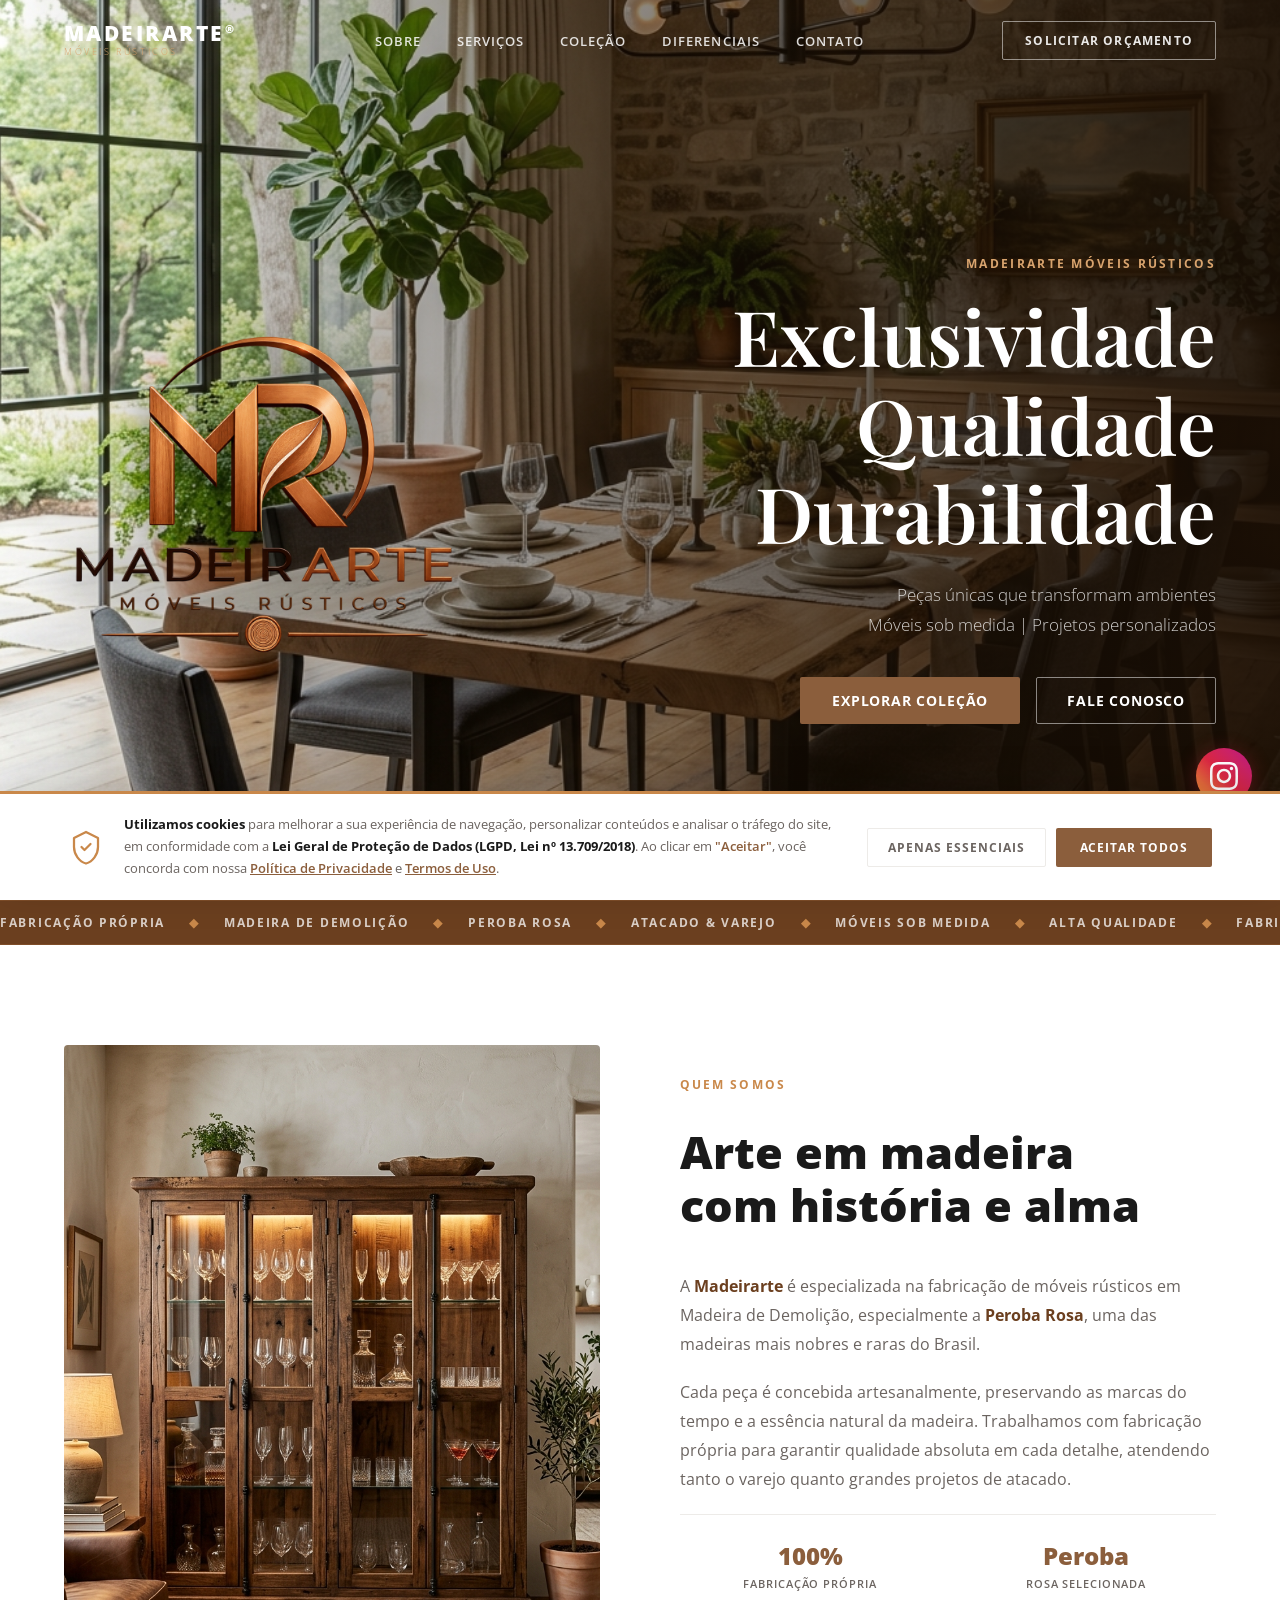
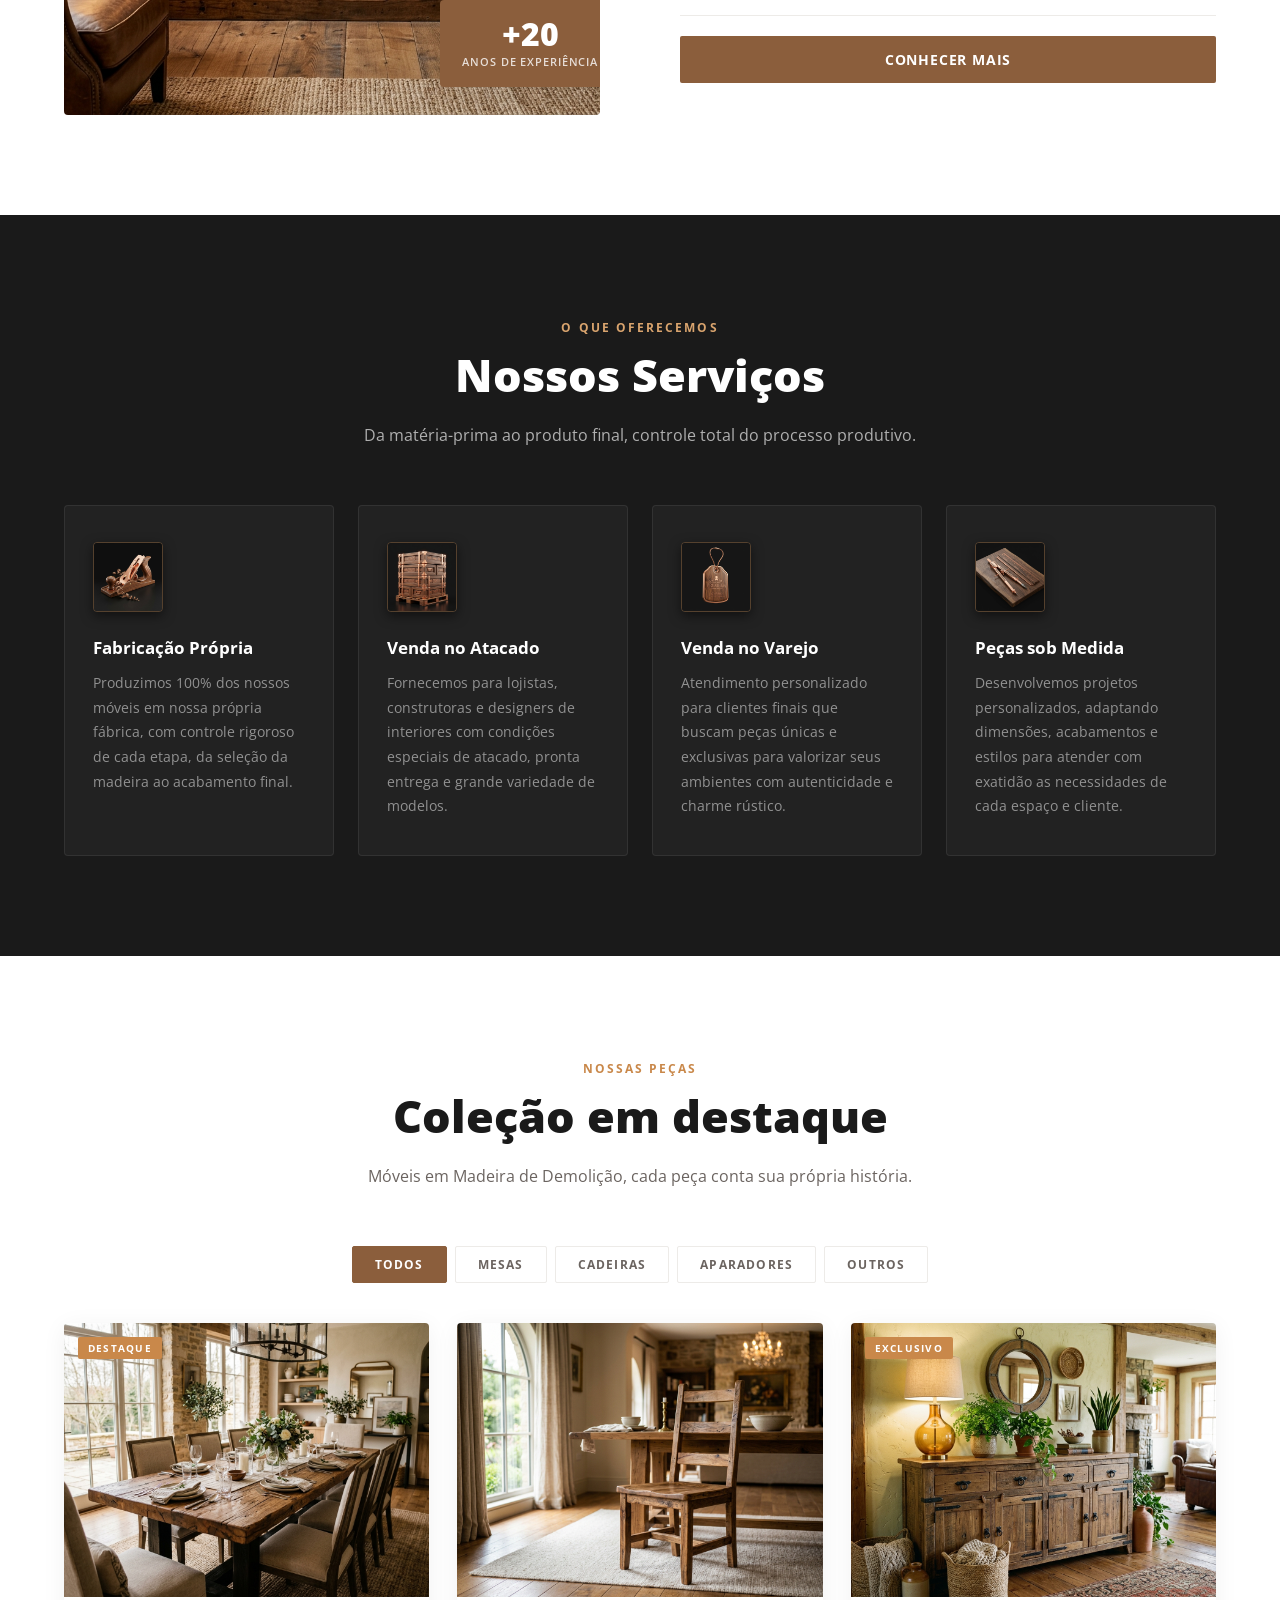
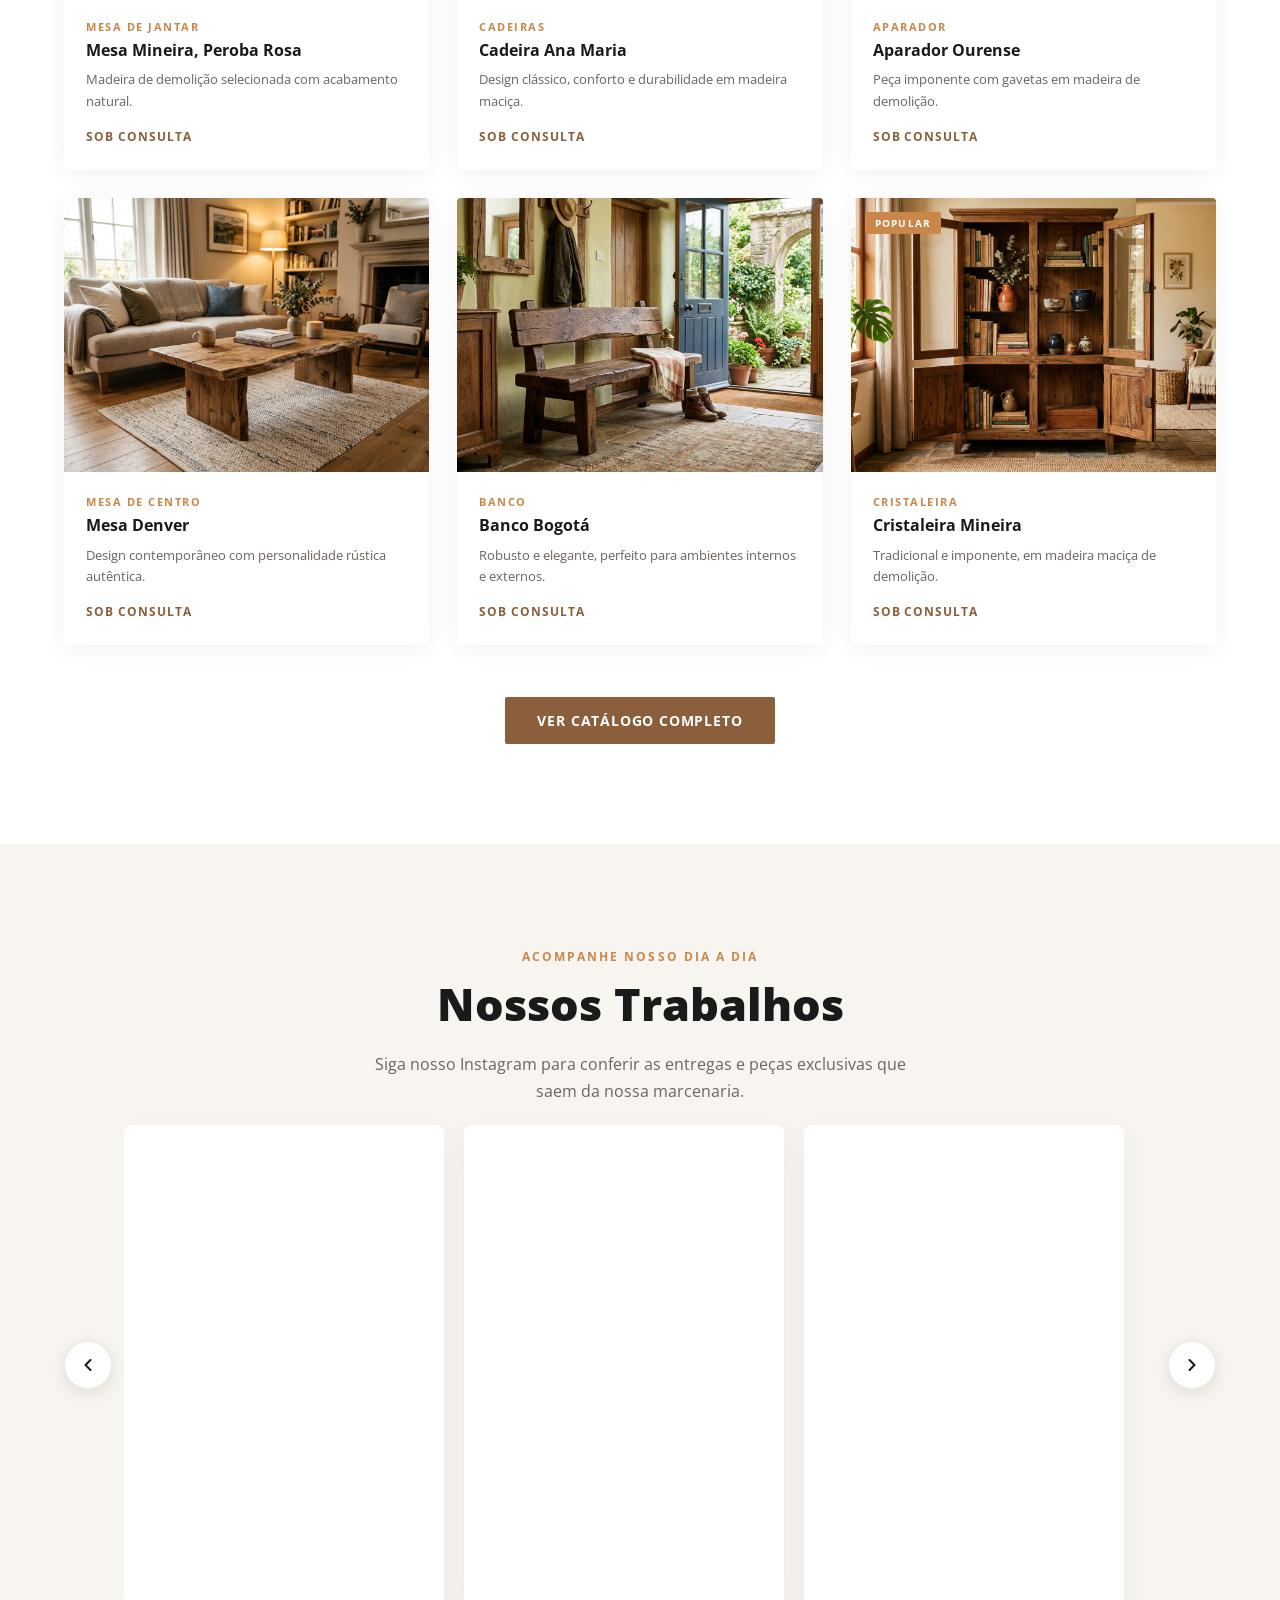
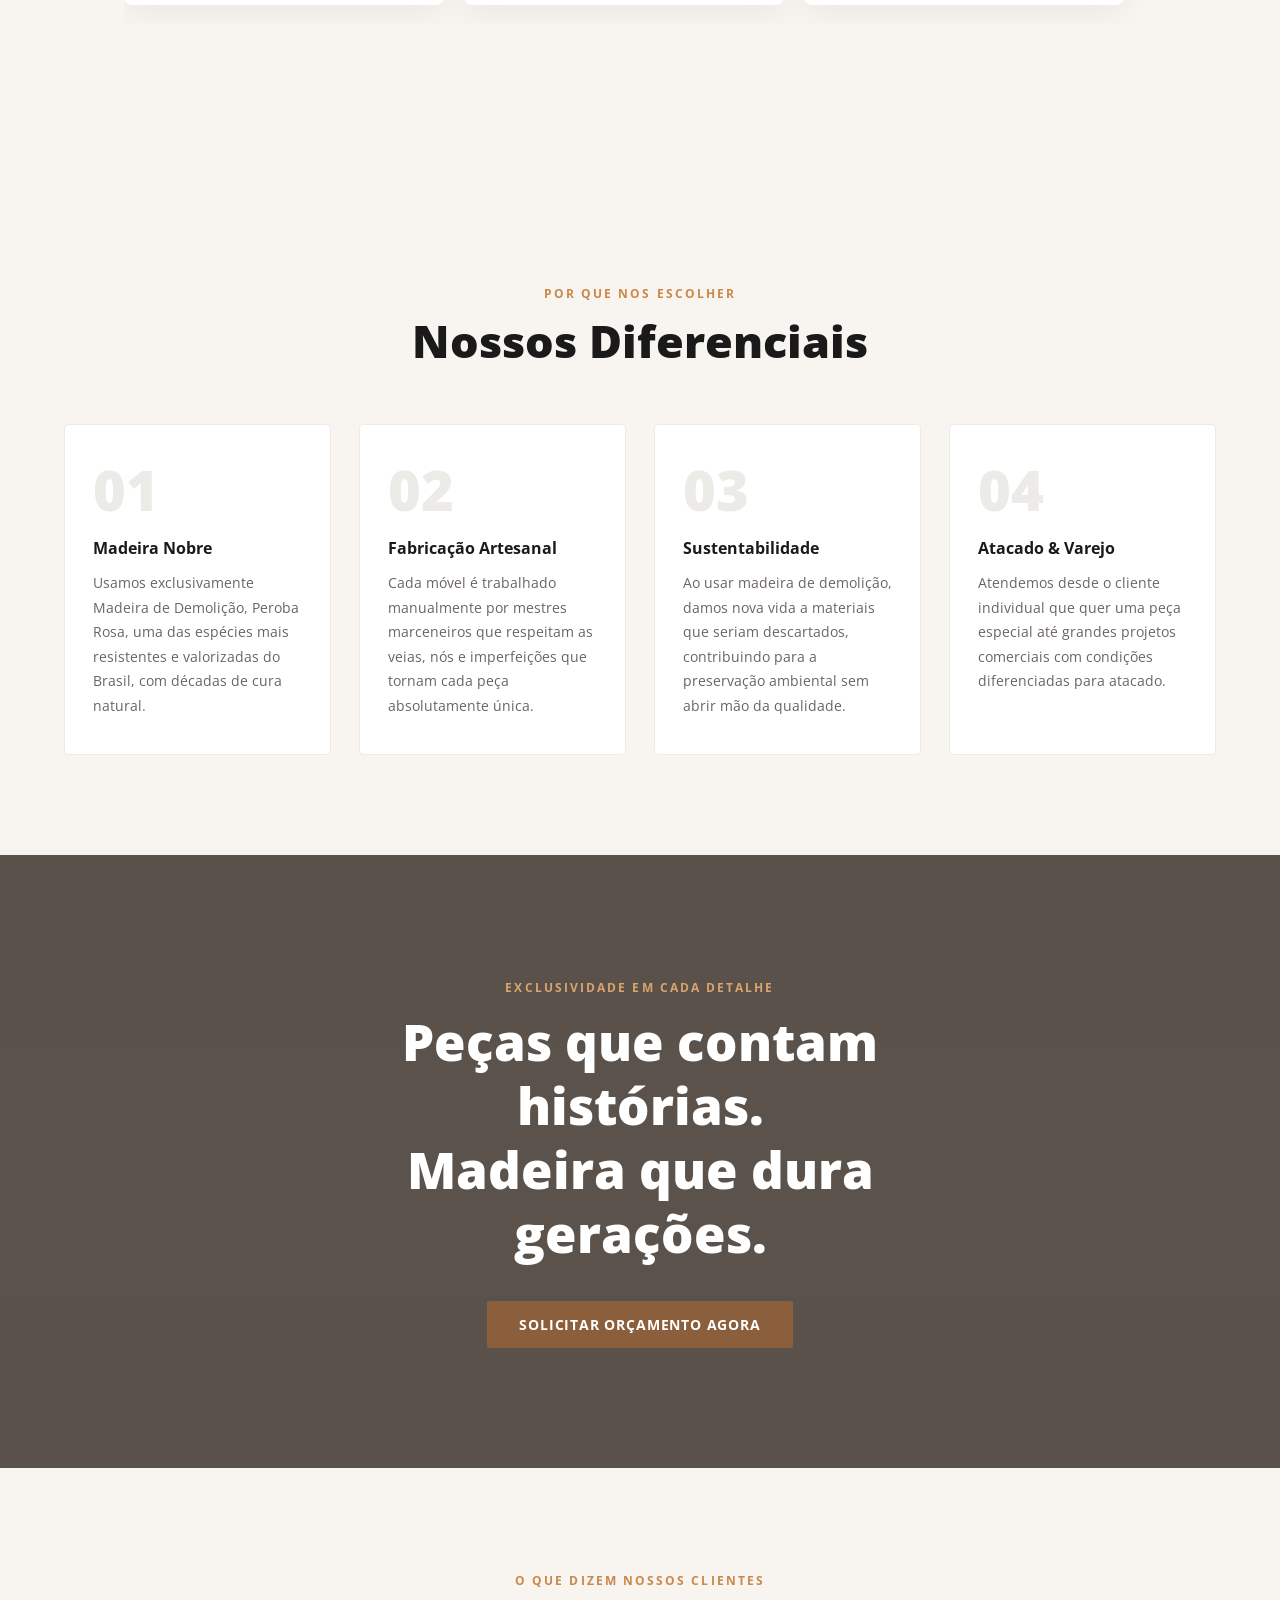
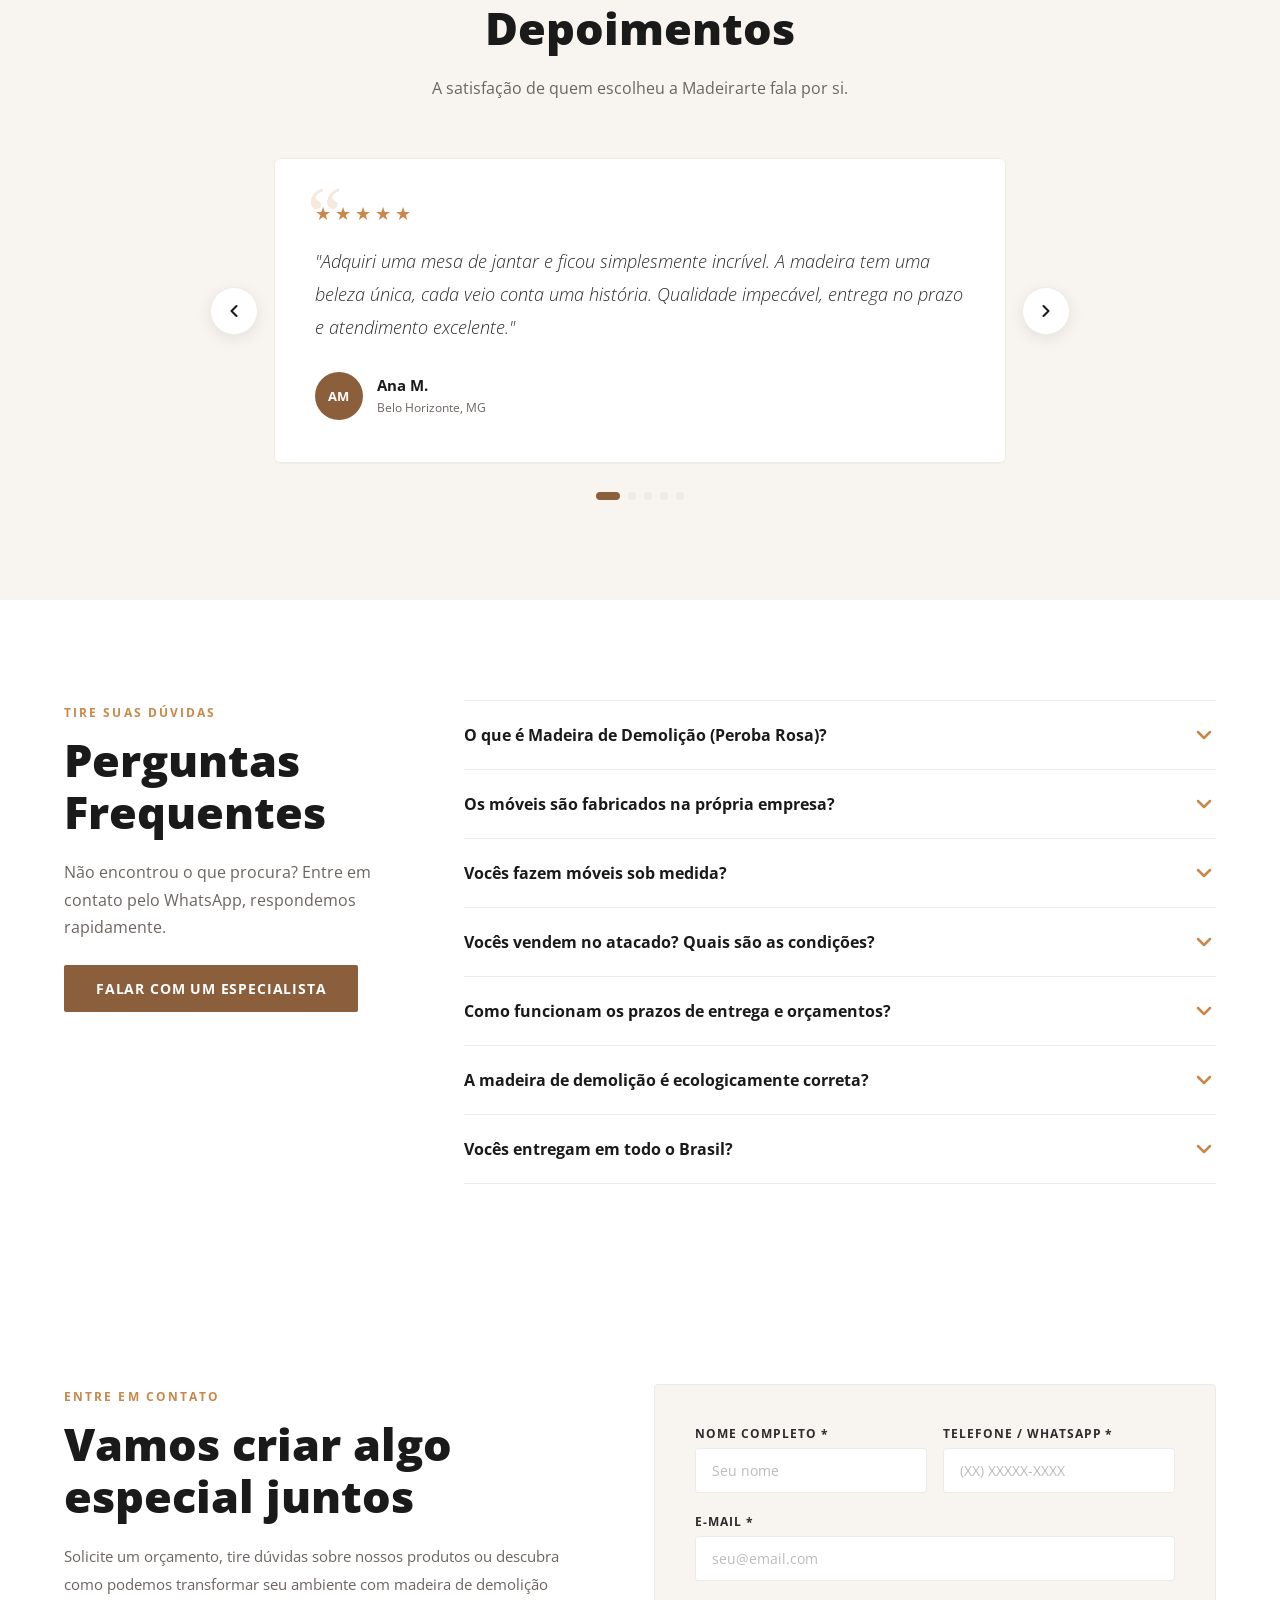
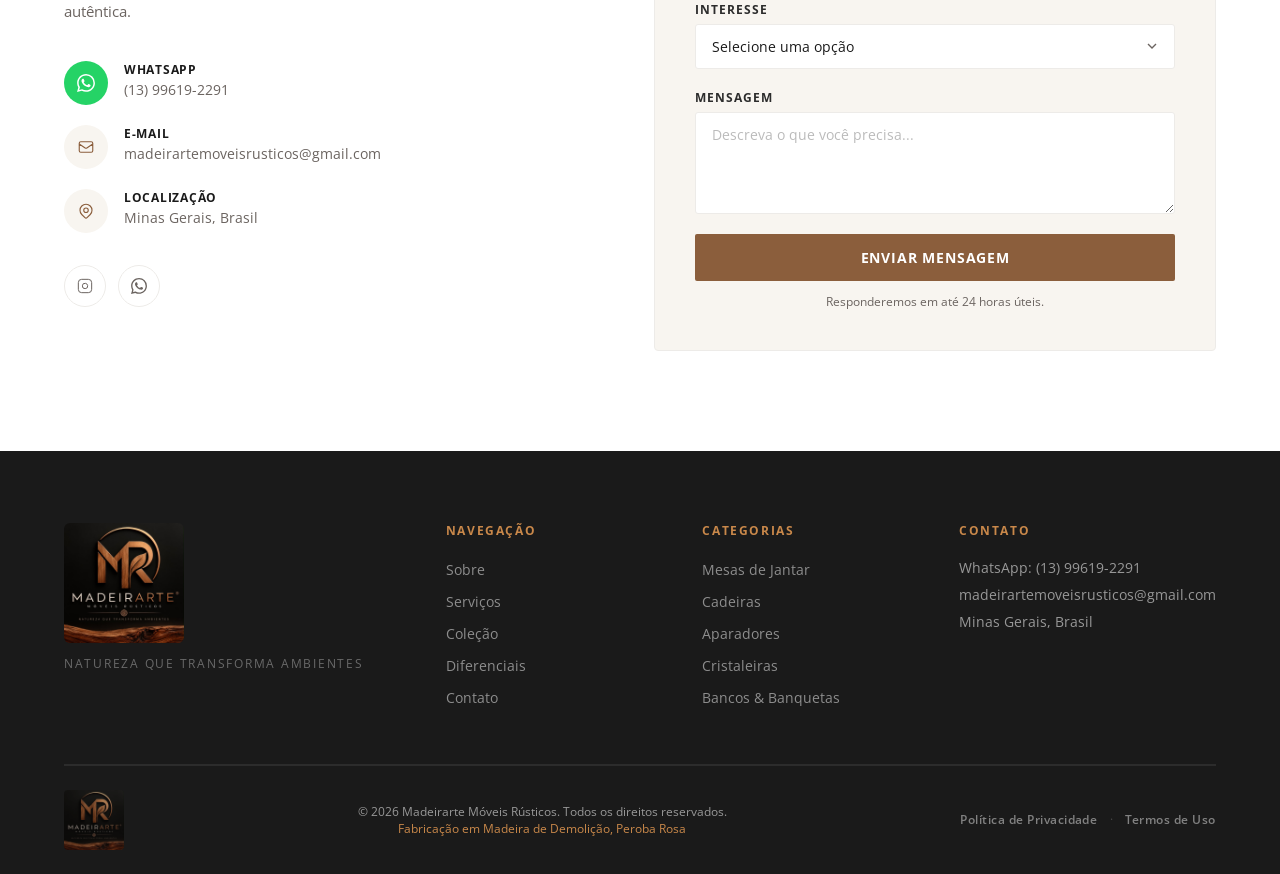
==== index.html @ 8b38542c "feat: site institucional completo Madeirarte Móveis Rústicos" ====
<!DOCTYPE html>
<html lang="pt-BR">
<head>
  <meta charset="UTF-8">
  <meta name="viewport" content="width=device-width, initial-scale=1.0, maximum-scale=2.0">
  <title>Madeirarte – Móveis Rústicos de Demolição</title>
  <link rel="icon" type="image/png" href="logo-transparent.png">
  <link rel="shortcut icon" type="image/png" href="logo-transparent.png">
  <link rel="apple-touch-icon" href="logo-transparent.png">
  <meta name="description" content="Madeirarte – Móveis rústicos exclusivos em Madeira de Demolição (Peroba Rosa). Fabricação própria, atacado e varejo. Natureza que transforma ambientes.">
  <link rel="preconnect" href="https://fonts.googleapis.com">
  <link rel="preconnect" href="https://fonts.gstatic.com" crossorigin>
  <link href="https://fonts.googleapis.com/css2?family=Open+Sans:ital,wght@0,300;0,400;0,600;0,700;0,800;1,300;1,400&family=Playfair+Display:ital,wght@0,400;0,600;0,700;1,400;1,600&display=swap" rel="stylesheet">
  <link rel="stylesheet" href="style.css">
  <link rel="stylesheet" href="legal.css">
</head>
<body>

  <!-- ========== HEADER ========== -->
  <header id="header">
    <div class="header-inner container">
      <a href="#" class="logo-link">
        <div class="logo-text">
          <span class="logo-brand">MADEIRARTE<sup>®</sup></span>
          <span class="logo-sub">MÓVEIS RÚSTICOS</span>
        </div>
      </a>
      <nav class="nav-desktop" id="nav-desktop">
        <ul>
          <li><a href="#sobre">Sobre</a></li>
          <li><a href="#servicos">Serviços</a></li>
          <li><a href="#colecao">Coleção</a></li>
          <li><a href="#diferenciais">Diferenciais</a></li>
          <li><a href="#contato">Contato</a></li>
        </ul>
      </nav>
      <a href="https://wa.me/5513996192291?text=Ol%C3%A1!%20Estou%20no%20seu%20site%20e%20gostaria%20de%20conhecer%20os%20seus%20servi%C3%A7os." target="_blank" class="btn-header hidden-mobile">Solicitar Orçamento</a>
      <button class="hamburger" id="hamburger" aria-label="Menu">
        <span></span><span></span><span></span>
      </button>
    </div>
    <!-- Mobile Menu -->
    <nav class="nav-mobile" id="nav-mobile">
      <ul>
        <li><a href="#sobre" class="nav-link-mobile">Sobre</a></li>
        <li><a href="#servicos" class="nav-link-mobile">Serviços</a></li>
        <li><a href="#colecao" class="nav-link-mobile">Coleção</a></li>
        <li><a href="#diferenciais" class="nav-link-mobile">Diferenciais</a></li>
        <li><a href="#contato" class="nav-link-mobile">Contato</a></li>
        <li><a href="https://wa.me/5513996192291?text=Ol%C3%A1!%20Estou%20no%20seu%20site%20e%20gostaria%20de%20conhecer%20os%20seus%20servi%C3%A7os." class="btn-mobile-nav" target="_blank">Solicitar Orçamento</a></li>
      </ul>
    </nav>
  </header>

  <!-- ========== HERO ========== -->
  <section class="hero" id="hero">
    <div class="hero-bg"></div>
    <div class="hero-overlay"></div>
    <div class="hero-content container">
      <div class="hero-logo-col reveal">
        <img src="logo-transparent.png" alt="Madeirarte Logo" class="hero-big-logo">
      </div>
      <div class="hero-text-col">
        <p class="hero-eyebrow reveal">Madeirarte Móveis Rústicos</p>
        <h1 class="hero-title reveal delay-1">
          Exclusividade<br>Qualidade<br>Durabilidade
        </h1>
        <p class="hero-desc reveal delay-2">
          Peças únicas que transformam ambientes<br class="br-desktop">
          Móveis sob medida | Projetos personalizados
        </p>
        <div class="hero-actions reveal delay-3">
          <a href="#colecao" class="btn-primary">Explorar Coleção</a>
          <a href="#contato" class="btn-outline">Fale Conosco</a>
        </div>
      </div>
    </div>
    <div class="hero-scroll">
      <span></span>
    </div>
  </section>

  <!-- ========== TARJA ========== -->
  <div class="tarja-strip">
    <div class="tarja-track">
      <span>Fabricação Própria</span>
      <span class="tarja-dot">◆</span>
      <span>Madeira de Demolição</span>
      <span class="tarja-dot">◆</span>
      <span>Peroba Rosa</span>
      <span class="tarja-dot">◆</span>
      <span>Atacado &amp; Varejo</span>
      <span class="tarja-dot">◆</span>
      <span>Móveis sob Medida</span>
      <span class="tarja-dot">◆</span>
      <span>Alta Qualidade</span>
      <span class="tarja-dot">◆</span>
      <span>Fabricação Própria</span>
      <span class="tarja-dot">◆</span>
      <span>Madeira de Demolição</span>
      <span class="tarja-dot">◆</span>
      <span>Peroba Rosa</span>
      <span class="tarja-dot">◆</span>
      <span>Atacado &amp; Varejo</span>
      <span class="tarja-dot">◆</span>
      <span>Móveis sob Medida</span>
      <span class="tarja-dot">◆</span>
      <span>Alta Qualidade</span>
      <span class="tarja-dot">◆</span>
    </div>
  </div>

  <!-- ========== SOBRE ========== -->
  <section class="sobre section-pad" id="sobre">
    <div class="container sobre-grid">
      <div class="sobre-img-block reveal">
        <div class="sobre-img-frame">
          <img src="sobre-bg.jpg" alt="Cristaleira rústica em madeira maciça" loading="lazy">
          <div class="sobre-badge">
            <span class="badge-number">+20</span>
            <span class="badge-label">Anos de Experiência</span>
          </div>
        </div>
      </div>
      <div class="sobre-content reveal delay-1">
        <p class="section-label">Quem Somos</p>
        <h2 class="section-title">Arte em madeira<br>com história e alma</h2>
        <p class="sobre-text">
          A <strong>Madeirarte</strong> é especializada na fabricação de móveis rústicos em Madeira de Demolição, especialmente a <strong>Peroba Rosa</strong>, uma das madeiras mais nobres e raras do Brasil.
        </p>
        <p class="sobre-text">
          Cada peça é concebida artesanalmente, preservando as marcas do tempo e a essência natural da madeira. Trabalhamos com fabricação própria para garantir qualidade absoluta em cada detalhe, atendendo tanto o varejo quanto grandes projetos de atacado.
        </p>
        <div class="sobre-stats">
          <div class="stat-item">
            <span class="stat-number">100%</span>
            <span class="stat-label">Fabricação Própria</span>
          </div>
          <div class="stat-item">
            <span class="stat-number">Peroba</span>
            <span class="stat-label">Rosa Selecionada</span>
          </div>

        </div>
        <a href="#contato" class="btn-primary">Conhecer mais</a>
      </div>
    </div>
  </section>

  <!-- ========== SERVIÇOS ========== -->
  <section class="servicos section-pad bg-dark" id="servicos">
    <div class="container">
      <div class="section-header center reveal">
        <p class="section-label light">O que oferecemos</p>
        <h2 class="section-title light">Nossos Serviços</h2>
        <p class="section-desc light">Da matéria-prima ao produto final, controle total do processo produtivo.</p>
      </div>
      <div class="servicos-grid">
        <div class="servico-card reveal">
          <div class="servico-img-icon">
            <img src="icon-fabricacao.jpg" alt="Ícone Fabricação Própria 3D" loading="lazy">
          </div>
          <h3>Fabricação Própria</h3>
          <p>Produzimos 100% dos nossos móveis em nossa própria fábrica, com controle rigoroso de cada etapa, da seleção da madeira ao acabamento final.</p>
        </div>
        <div class="servico-card reveal delay-1">
          <div class="servico-img-icon">
            <img src="icon-atacado.jpg" alt="Ícone Venda Atacado 3D" loading="lazy">
          </div>
          <h3>Venda no Atacado</h3>
          <p>Fornecemos para lojistas, construtoras e designers de interiores com condições especiais de atacado, pronta entrega e grande variedade de modelos.</p>
        </div>
        <div class="servico-card reveal delay-2">
          <div class="servico-img-icon">
            <img src="icon-varejo.jpg" alt="Ícone Venda Varejo 3D" loading="lazy">
          </div>
          <h3>Venda no Varejo</h3>
          <p>Atendimento personalizado para clientes finais que buscam peças únicas e exclusivas para valorizar seus ambientes com autenticidade e charme rústico.</p>
        </div>
        <div class="servico-card reveal delay-3">
          <div class="servico-img-icon">
            <img src="icon-medida.jpg" alt="Ícone Peças Sob Medida 3D" loading="lazy">
          </div>
          <h3>Peças sob Medida</h3>
          <p>Desenvolvemos projetos personalizados, adaptando dimensões, acabamentos e estilos para atender com exatidão as necessidades de cada espaço e cliente.</p>
        </div>
      </div>
    </div>
  </section>

  <!-- ========== COLEÇÃO / PRODUTOS ========== -->
  <section class="colecao section-pad" id="colecao">
    <div class="container">
      <div class="section-header center reveal">
        <p class="section-label">Nossas Peças</p>
        <h2 class="section-title">Coleção em destaque</h2>
        <p class="section-desc">Móveis em Madeira de Demolição, cada peça conta sua própria história.</p>
      </div>

      <!-- Filtros -->
      <div class="filtros reveal">
        <button class="filtro-btn active" data-filter="all">Todos</button>
        <button class="filtro-btn" data-filter="mesas">Mesas</button>
        <button class="filtro-btn" data-filter="cadeiras">Cadeiras</button>
        <button class="filtro-btn" data-filter="aparadores">Aparadores</button>
        <button class="filtro-btn" data-filter="outros">Outros</button>
      </div>

      <!-- Grid de produtos -->
      <div class="produtos-grid" id="produtos-grid">

        <div class="produto-card reveal" data-category="mesas">
          <div class="produto-img">
            <img src="prod-mesa-jantar.jpg" alt="Mesa de Jantar Rústica em Madeira Maciça" loading="lazy">
            <div class="produto-overlay">
              <a href="#contato" class="btn-produto">Solicitar Orçamento</a>
            </div>
            <span class="produto-badge">Destaque</span>
          </div>
          <div class="produto-info">
            <span class="produto-cat">Mesa de Jantar</span>
            <h3 class="produto-nome">Mesa Mineira, Peroba Rosa</h3>
            <p class="produto-desc">Madeira de demolição selecionada com acabamento natural.</p>
            <span class="produto-preco">Sob consulta</span>
          </div>
        </div>

        <div class="produto-card reveal delay-1" data-category="cadeiras">
          <div class="produto-img">
            <img src="prod-cadeira.jpg" alt="Cadeira Rústica em Madeira Maciça" loading="lazy">
            <div class="produto-overlay">
              <a href="#contato" class="btn-produto">Solicitar Orçamento</a>
            </div>
          </div>
          <div class="produto-info">
            <span class="produto-cat">Cadeiras</span>
            <h3 class="produto-nome">Cadeira Ana Maria</h3>
            <p class="produto-desc">Design clássico, conforto e durabilidade em madeira maciça.</p>
            <span class="produto-preco">Sob consulta</span>
          </div>
        </div>

        <div class="produto-card reveal delay-2" data-category="aparadores">
          <div class="produto-img">
            <img src="prod-aparador.jpg" alt="Aparador Rústico em Madeira de Demolição" loading="lazy">
            <div class="produto-overlay">
              <a href="#contato" class="btn-produto">Solicitar Orçamento</a>
            </div>
            <span class="produto-badge">Exclusivo</span>
          </div>
          <div class="produto-info">
            <span class="produto-cat">Aparador</span>
            <h3 class="produto-nome">Aparador Ourense</h3>
            <p class="produto-desc">Peça imponente com gavetas em madeira de demolição.</p>
            <span class="produto-preco">Sob consulta</span>
          </div>
        </div>

        <div class="produto-card reveal delay-1" data-category="mesas">
          <div class="produto-img">
            <img src="prod-mesa-centro.jpg" alt="Mesa de Centro Rústica" loading="lazy">
            <div class="produto-overlay">
              <a href="#contato" class="btn-produto">Solicitar Orçamento</a>
            </div>
          </div>
          <div class="produto-info">
            <span class="produto-cat">Mesa de Centro</span>
            <h3 class="produto-nome">Mesa Denver</h3>
            <p class="produto-desc">Design contemporâneo com personalidade rústica autêntica.</p>
            <span class="produto-preco">Sob consulta</span>
          </div>
        </div>

        <div class="produto-card reveal delay-2" data-category="outros">
          <div class="produto-img">
            <img src="prod-banco.jpg" alt="Banco Rústico em Madeira Maciça" loading="lazy">
            <div class="produto-overlay">
              <a href="#contato" class="btn-produto">Solicitar Orçamento</a>
            </div>
          </div>
          <div class="produto-info">
            <span class="produto-cat">Banco</span>
            <h3 class="produto-nome">Banco Bogotá</h3>
            <p class="produto-desc">Robusto e elegante, perfeito para ambientes internos e externos.</p>
            <span class="produto-preco">Sob consulta</span>
          </div>
        </div>

        <div class="produto-card reveal delay-3" data-category="outros">
          <div class="produto-img">
            <img src="prod-cristaleira.jpg" alt="Cristaleira e Armário Rústico" loading="lazy">
            <div class="produto-overlay">
              <a href="#contato" class="btn-produto">Solicitar Orçamento</a>
            </div>
            <span class="produto-badge">Popular</span>
          </div>
          <div class="produto-info">
            <span class="produto-cat">Cristaleira</span>
            <h3 class="produto-nome">Cristaleira Mineira</h3>
            <p class="produto-desc">Tradicional e imponente, em madeira maciça de demolição.</p>
            <span class="produto-preco">Sob consulta</span>
          </div>
        </div>

      </div><!-- /produtos-grid -->

      <div class="colecao-cta reveal">
        <a href="#contato" class="btn-primary">Ver Catálogo Completo</a>
      </div>
    </div>
  </section>

  <!-- ========== NOSSOS TRABALHOS ========== -->
  <section class="trabalhos section-pad bg-offwhite" id="trabalhos">
    <div class="container">
      <div class="section-header center reveal">
        <p class="section-label">Acompanhe nosso dia a dia</p>
        <h2 class="section-title">Nossos Trabalhos</h2>
        <p class="section-desc">Siga nosso Instagram para conferir as entregas e peças exclusivas que saem da nossa marcenaria.</p>
      <div class="trabalhos-wrap reveal">
        <button class="trabalhos-btn trabalhos-prev" id="trabalhos-prev" aria-label="Anterior">
          <svg xmlns="http://www.w3.org/2000/svg" viewBox="0 0 24 24" fill="none" stroke="currentColor" stroke-width="2.5" stroke-linecap="round" stroke-linejoin="round"><polyline points="15 18 9 12 15 6"/></svg>
        </button>

        <div class="trabalhos-grid" id="trabalhos-grid">
          <div class="trabalho-card reveal">
            <iframe src="https://www.instagram.com/p/Dd6l59vREc9/embed" width="100%" height="480" frameborder="0" scrolling="no" allowtransparency="true"></iframe>
          </div>
          <div class="trabalho-card reveal delay-1">
            <iframe src="https://www.instagram.com/p/Dd5SGd7N7Rq/embed" width="100%" height="480" frameborder="0" scrolling="no" allowtransparency="true"></iframe>
          </div>
          <div class="trabalho-card reveal delay-2">
            <iframe src="https://www.instagram.com/p/Dd5MdYPtVxq/embed" width="100%" height="480" frameborder="0" scrolling="no" allowtransparency="true"></iframe>
          </div>
          <div class="trabalho-card reveal delay-3">
            <iframe src="https://www.instagram.com/p/Dd5L6X3NDgU/embed" width="100%" height="480" frameborder="0" scrolling="no" allowtransparency="true"></iframe>
          </div>
        </div>

        <button class="trabalhos-btn trabalhos-next" id="trabalhos-next" aria-label="Próximo">
          <svg xmlns="http://www.w3.org/2000/svg" viewBox="0 0 24 24" fill="none" stroke="currentColor" stroke-width="2.5" stroke-linecap="round" stroke-linejoin="round"><polyline points="9 18 15 12 9 6"/></svg>
        </button>
      </div>
    </div>
  </section>

  <!-- ========== DIFERENCIAIS ========== -->
  <section class="diferenciais section-pad bg-offwhite" id="diferenciais">
    <div class="container">
      <div class="section-header center reveal">
        <p class="section-label">Por que nos escolher</p>
        <h2 class="section-title">Nossos Diferenciais</h2>
      </div>
      <div class="diferenciais-grid">
        <div class="dif-card reveal">
          <div class="dif-number">01</div>
          <h3>Madeira Nobre</h3>
          <p>Usamos exclusivamente Madeira de Demolição, Peroba Rosa, uma das espécies mais resistentes e valorizadas do Brasil, com décadas de cura natural.</p>
        </div>
        <div class="dif-card reveal delay-1">
          <div class="dif-number">02</div>
          <h3>Fabricação Artesanal</h3>
          <p>Cada móvel é trabalhado manualmente por mestres marceneiros que respeitam as veias, nós e imperfeições que tornam cada peça absolutamente única.</p>
        </div>
        <div class="dif-card reveal delay-2">
          <div class="dif-number">03</div>
          <h3>Sustentabilidade</h3>
          <p>Ao usar madeira de demolição, damos nova vida a materiais que seriam descartados, contribuindo para a preservação ambiental sem abrir mão da qualidade.</p>
        </div>
        <div class="dif-card reveal delay-3">
          <div class="dif-number">04</div>
          <h3>Atacado &amp; Varejo</h3>
          <p>Atendemos desde o cliente individual que quer uma peça especial até grandes projetos comerciais com condições diferenciadas para atacado.</p>
        </div>
      </div>
    </div>
  </section>

  <!-- ========== BANNER FULLWIDTH ========== -->
  <section class="banner-full">
    <div class="banner-full-bg"></div>
    <div class="banner-full-overlay"></div>
    <div class="container banner-full-content reveal">
      <p class="section-label light">Exclusividade em cada detalhe</p>
      <h2 class="banner-full-title">Peças que contam histórias.<br>Madeira que dura gerações.</h2>
      <a href="#contato" class="btn-primary">Solicitar Orçamento Agora</a>
    </div>
  </section>

  <!-- ========== DEPOIMENTOS ========== -->
  <section class="depoimentos section-pad bg-offwhite" id="depoimentos">
    <div class="container">
      <div class="section-header center reveal">
        <p class="section-label">O que dizem nossos clientes</p>
        <h2 class="section-title">Depoimentos</h2>
        <p class="section-desc">A satisfação de quem escolheu a Madeirarte fala por si.</p>
      </div>

      <div class="dep-carousel-wrap reveal">
        <button class="dep-btn dep-prev" id="dep-prev" aria-label="Anterior">
          <svg xmlns="http://www.w3.org/2000/svg" viewBox="0 0 24 24" fill="none" stroke="currentColor" stroke-width="2.5" stroke-linecap="round" stroke-linejoin="round"><polyline points="15 18 9 12 15 6"/></svg>
        </button>

        <div class="dep-viewport">
          <div class="dep-track" id="dep-track">

            <div class="dep-card">
              <div class="dep-stars">★★★★★</div>
              <blockquote class="dep-text">
                "Adquiri uma mesa de jantar e ficou simplesmente incrível. A madeira tem uma beleza única, cada veio conta uma história. Qualidade impecável, entrega no prazo e atendimento excelente."
              </blockquote>
              <div class="dep-author">
                <div class="dep-avatar">AM</div>
                <div class="dep-info">
                  <strong>Ana M.</strong>
                  <span>Belo Horizonte, MG</span>
                </div>
              </div>
            </div>

            <div class="dep-card">
              <div class="dep-stars">★★★★★</div>
              <blockquote class="dep-text">
                "Compramos um jogo de jantar completo para o nosso restaurante. Nossos clientes adoram! A autenticidade da madeira de demolição cria um ambiente aconchegante e sofisticado que não tem preço."
              </blockquote>
              <div class="dep-author">
                <div class="dep-avatar">CR</div>
                <div class="dep-info">
                  <strong>Carlos R.</strong>
                  <span>São Paulo, SP</span>
                </div>
              </div>
            </div>

            <div class="dep-card">
              <div class="dep-stars">★★★★★</div>
              <blockquote class="dep-text">
                "Sou arquiteta e indico a Madeirarte para todos os meus clientes. As peças têm acabamento excepcional e a equipe é muito atenciosa na hora de personalizar os projetos. Parceria de longa data!"
              </blockquote>
              <div class="dep-author">
                <div class="dep-avatar">PL</div>
                <div class="dep-info">
                  <strong>Patricia L.</strong>
                  <span>Arquiteta, Campinas, SP</span>
                </div>
              </div>
            </div>

            <div class="dep-card">
              <div class="dep-stars">★★★★★</div>
              <blockquote class="dep-text">
                "Fiz um pedido no atacado para minha loja e a experiência foi perfeita. Preços competitivos, qualidade acima do esperado e prazo cumprido. Com certeza vou renovar o pedido em breve!"
              </blockquote>
              <div class="dep-author">
                <div class="dep-avatar">FG</div>
                <div class="dep-info">
                  <strong>Fernando G.</strong>
                  <span>Lojista, Curitiba, PR</span>
                </div>
              </div>
            </div>

            <div class="dep-card">
              <div class="dep-stars">★★★★★</div>
              <blockquote class="dep-text">
                "A cristaleira que encomendei ficou ainda mais bonita do que eu imaginava. O atendimento personalizado fez toda a diferença. Madeirarte transforma madeira em arte de verdade!"
              </blockquote>
              <div class="dep-author">
                <div class="dep-avatar">MF</div>
                <div class="dep-info">
                  <strong>Mariana F.</strong>
                  <span>Ribeirão Preto, SP</span>
                </div>
              </div>
            </div>

          </div><!-- /dep-track -->
        </div><!-- /dep-viewport -->

        <button class="dep-btn dep-next" id="dep-next" aria-label="Próximo">
          <svg xmlns="http://www.w3.org/2000/svg" viewBox="0 0 24 24" fill="none" stroke="currentColor" stroke-width="2.5" stroke-linecap="round" stroke-linejoin="round"><polyline points="9 18 15 12 9 6"/></svg>
        </button>
      </div>

      <!-- Indicadores / Dots -->
      <div class="dep-dots" id="dep-dots"></div>
    </div>
  </section>

  <!-- ========== FAQ ========== -->
  <section class="faq section-pad" id="faq">
    <div class="container">
      <div class="faq-grid">
        <div class="faq-header reveal">
          <p class="section-label">Tire suas dúvidas</p>
          <h2 class="section-title">Perguntas<br>Frequentes</h2>
          <p class="section-desc">Não encontrou o que procura? Entre em contato pelo WhatsApp, respondemos rapidamente.</p>
          <a href="#contato" class="btn-primary" style="margin-top:24px">Falar com um especialista</a>
        </div>
        <div class="faq-list reveal delay-1">

          <div class="faq-item">
            <button class="faq-question" aria-expanded="false">
              O que é Madeira de Demolição (Peroba Rosa)?
              <span class="faq-icon"><svg xmlns="http://www.w3.org/2000/svg" viewBox="0 0 24 24" fill="none" stroke="currentColor" stroke-width="2.5" stroke-linecap="round" stroke-linejoin="round"><polyline points="6 9 12 15 18 9"/></svg></span>
            </button>
            <div class="faq-answer">
              <p>A Madeira de Demolição é proveniente de estruturas antigas, como casarões, fazendas e construções históricas, que são desmontadas com todo cuidado para que a madeira nobre seja reaproveitada. A Peroba Rosa é uma espécie nativa do Brasil, extremamente resistente e durável, com veios e tonalidades únicas que conferem personalidade e beleza incomparáveis a cada peça.</p>
            </div>
          </div>

          <div class="faq-item">
            <button class="faq-question" aria-expanded="false">
              Os móveis são fabricados na própria empresa?
              <span class="faq-icon"><svg xmlns="http://www.w3.org/2000/svg" viewBox="0 0 24 24" fill="none" stroke="currentColor" stroke-width="2.5" stroke-linecap="round" stroke-linejoin="round"><polyline points="6 9 12 15 18 9"/></svg></span>
            </button>
            <div class="faq-answer">
              <p>Sim! Toda a produção é feita em nossa própria marcenaria, por artesãos com anos de experiência. Isso nos permite acompanhar cada detalhe com rigor, desde a seleção da madeira até o acabamento final, garantindo qualidade máxima em cada móvel.</p>
            </div>
          </div>

          <div class="faq-item">
            <button class="faq-question" aria-expanded="false">
              Vocês fazem móveis sob medida?
              <span class="faq-icon"><svg xmlns="http://www.w3.org/2000/svg" viewBox="0 0 24 24" fill="none" stroke="currentColor" stroke-width="2.5" stroke-linecap="round" stroke-linejoin="round"><polyline points="6 9 12 15 18 9"/></svg></span>
            </button>
            <div class="faq-answer">
              <p>Sim! Desenvolvemos projetos sob medida para atender exatamente o que o seu ambiente precisa. Você pode definir medidas, detalhes e acabamentos exclusivos para que a peça fique perfeita no seu espaço.</p>
            </div>
          </div>

          <div class="faq-item">
            <button class="faq-question" aria-expanded="false">
              Vocês vendem no atacado? Quais são as condições?
              <span class="faq-icon"><svg xmlns="http://www.w3.org/2000/svg" viewBox="0 0 24 24" fill="none" stroke="currentColor" stroke-width="2.5" stroke-linecap="round" stroke-linejoin="round"><polyline points="6 9 12 15 18 9"/></svg></span>
            </button>
            <div class="faq-answer">
              <p>Sim! Atendemos lojistas, construtoras, arquitetos e designers de interiores com condições especiais para atacado. Entre em contato para receber um orçamento detalhado conforme o volume desejado.</p>
            </div>
          </div>

          <div class="faq-item">
            <button class="faq-question" aria-expanded="false">
              Como funcionam os prazos de entrega e orçamentos?
              <span class="faq-icon"><svg xmlns="http://www.w3.org/2000/svg" viewBox="0 0 24 24" fill="none" stroke="currentColor" stroke-width="2.5" stroke-linecap="round" stroke-linejoin="round"><polyline points="6 9 12 15 18 9"/></svg></span>
            </button>
            <div class="faq-answer">
              <p>Os prazos de entrega, fabricação e valores são definidos de forma personalizada via orçamento. Como cada projeto é único e feito sob medida de acordo com as necessidades de cada cliente, todas as condições, prazos e opções de pagamento são informados com total clareza na proposta.</p>
            </div>
          </div>

          <div class="faq-item">
            <button class="faq-question" aria-expanded="false">
              A madeira de demolição é ecologicamente correta?
              <span class="faq-icon"><svg xmlns="http://www.w3.org/2000/svg" viewBox="0 0 24 24" fill="none" stroke="currentColor" stroke-width="2.5" stroke-linecap="round" stroke-linejoin="round"><polyline points="6 9 12 15 18 9"/></svg></span>
            </button>
            <div class="faq-answer">
              <p>Absolutamente! Ao utilizar madeira de demolição, não há necessidade de derrubar novas árvores. Estamos dando uma segunda vida a um material nobre que já cumpriu sua função, evitando o descarte e contribuindo para a sustentabilidade ambiental. É luxo com consciência ecológica.</p>
            </div>
          </div>

          <div class="faq-item">
            <button class="faq-question" aria-expanded="false">
              Vocês entregam em todo o Brasil?
              <span class="faq-icon"><svg xmlns="http://www.w3.org/2000/svg" viewBox="0 0 24 24" fill="none" stroke="currentColor" stroke-width="2.5" stroke-linecap="round" stroke-linejoin="round"><polyline points="6 9 12 15 18 9"/></svg></span>
            </button>
            <div class="faq-answer">
              <p>Sim! Realizamos entregas em todo o território nacional. O frete é calculado de acordo com o destino, peso e volume do pedido. Para regiões próximas a Minas Gerais, também dispomos de frota própria para garantir maior segurança no transporte das peças.</p>
            </div>
          </div>

        </div><!-- /faq-list -->
      </div>
    </div>
  </section>

  <!-- ========== CONTATO ========== -->
  <section class="contato section-pad" id="contato">
    <div class="container contato-grid">
      <div class="contato-info reveal">
        <p class="section-label">Entre em contato</p>
        <h2 class="section-title">Vamos criar algo<br>especial juntos</h2>
        <p class="contato-desc">
          Solicite um orçamento, tire dúvidas sobre nossos produtos ou descubra como podemos transformar seu ambiente com madeira de demolição autêntica.
        </p>
        <div class="contato-items">
          <div class="contato-item">
            <div class="contato-icon whatsapp-icon">
              <svg xmlns="http://www.w3.org/2000/svg" viewBox="0 0 24 24" fill="currentColor"><path d="M17.472 14.382c-.297-.149-1.758-.867-2.03-.967-.273-.099-.471-.148-.67.15-.197.297-.767.966-.94 1.164-.173.199-.347.223-.644.075-.297-.15-1.255-.463-2.39-1.475-.883-.788-1.48-1.761-1.653-2.059-.173-.297-.018-.458.13-.606.134-.133.298-.347.446-.52.149-.174.198-.298.298-.497.099-.198.05-.371-.025-.52-.075-.149-.669-1.612-.916-2.207-.242-.579-.487-.5-.669-.51-.173-.008-.371-.01-.57-.01-.198 0-.52.074-.792.372-.272.297-1.04 1.016-1.04 2.479 0 1.462 1.065 2.875 1.213 3.074.149.198 2.096 3.2 5.077 4.487.709.306 1.262.489 1.694.625.712.227 1.36.195 1.871.118.571-.085 1.758-.719 2.006-1.413.248-.694.248-1.289.173-1.413-.074-.124-.272-.198-.57-.347m-5.421 7.403h-.004a9.87 9.87 0 01-5.031-1.378l-.361-.214-3.741.982.998-3.648-.235-.374a9.86 9.86 0 01-1.51-5.26c.001-5.45 4.436-9.884 9.888-9.884 2.64 0 5.122 1.03 6.988 2.898a9.825 9.825 0 012.893 6.994c-.003 5.45-4.437 9.884-9.885 9.884m8.413-18.297A11.815 11.815 0 0012.05 0C5.495 0 .16 5.335.157 11.892c0 2.096.547 4.142 1.588 5.945L.057 24l6.305-1.654a11.882 11.882 0 005.683 1.448h.005c6.554 0 11.89-5.335 11.893-11.893a11.821 11.821 0 00-3.48-8.413Z"/></svg>
            </div>
            <div>
              <strong>WhatsApp</strong>
              <p>(13) 99619-2291</p>
            </div>
          </div>
          <div class="contato-item">
            <div class="contato-icon">
              <svg xmlns="http://www.w3.org/2000/svg" viewBox="0 0 24 24" fill="none" stroke="currentColor" stroke-width="1.5"><path d="M3 8l7.89 5.26a2 2 0 002.22 0L21 8M5 19h14a2 2 0 002-2V7a2 2 0 00-2-2H5a2 2 0 00-2 2v10a2 2 0 002 2z"/></svg>
            </div>
            <div>
              <strong>E-mail</strong>
              <p>madeirartemoveisrusticos@gmail.com</p>
            </div>
          </div>
          <div class="contato-item">
            <div class="contato-icon">
              <svg xmlns="http://www.w3.org/2000/svg" viewBox="0 0 24 24" fill="none" stroke="currentColor" stroke-width="1.5"><path d="M17.657 16.657L13.414 20.9a1.998 1.998 0 01-2.827 0l-4.244-4.243a8 8 0 1111.314 0z"/><path d="M15 11a3 3 0 11-6 0 3 3 0 016 0z"/></svg>
            </div>
            <div>
              <strong>Localização</strong>
              <p>Minas Gerais, Brasil</p>
            </div>
          </div>
        </div>
        <div class="social-links">
          <a href="https://www.instagram.com/madeirartemoveis1?stkn=eWp2ZG4zaHIyM2U1" target="_blank" aria-label="Instagram" class="social-btn">
            <svg xmlns="http://www.w3.org/2000/svg" viewBox="0 0 24 24" fill="none" stroke="currentColor" stroke-width="1.5"><rect x="2" y="2" width="20" height="20" rx="5"/><path d="M16 11.37A4 4 0 1112.63 8 4 4 0 0116 11.37z"/><line x1="17.5" y1="6.5" x2="17.51" y2="6.5"/></svg>
          </a>
          <a href="https://wa.me/5513996192291?text=Ol%C3%A1!%20Estou%20no%20seu%20site%20e%20gostaria%20de%20conhecer%20os%20seus%20servi%C3%A7os." target="_blank" aria-label="WhatsApp" class="social-btn">
            <svg xmlns="http://www.w3.org/2000/svg" viewBox="0 0 24 24" fill="currentColor"><path d="M17.472 14.382c-.297-.149-1.758-.867-2.03-.967-.273-.099-.471-.148-.67.15-.197.297-.767.966-.94 1.164-.173.199-.347.223-.644.075-.297-.15-1.255-.463-2.39-1.475-.883-.788-1.48-1.761-1.653-2.059-.173-.297-.018-.458.13-.606.134-.133.298-.347.446-.52.149-.174.198-.298.298-.497.099-.198.05-.371-.025-.52-.075-.149-.669-1.612-.916-2.207-.242-.579-.487-.5-.669-.51-.173-.008-.371-.01-.57-.01-.198 0-.52.074-.792.372-.272.297-1.04 1.016-1.04 2.479 0 1.462 1.065 2.875 1.213 3.074.149.198 2.096 3.2 5.077 4.487.709.306 1.262.489 1.694.625.712.227 1.36.195 1.871.118.571-.085 1.758-.719 2.006-1.413.248-.694.248-1.289.173-1.413-.074-.124-.272-.198-.57-.347m-5.421 7.403h-.004a9.87 9.87 0 01-5.031-1.378l-.361-.214-3.741.982.998-3.648-.235-.374a9.86 9.86 0 01-1.51-5.26c.001-5.45 4.436-9.884 9.888-9.884 2.64 0 5.122 1.03 6.988 2.898a9.825 9.825 0 012.893 6.994c-.003 5.45-4.437 9.884-9.885 9.884m8.413-18.297A11.815 11.815 0 0012.05 0C5.495 0 .16 5.335.157 11.892c0 2.096.547 4.142 1.588 5.945L.057 24l6.305-1.654a11.882 11.882 0 005.683 1.448h.005c6.554 0 11.89-5.335 11.893-11.893a11.821 11.821 0 00-3.48-8.413Z"/></svg>
          </a>
        </div>
      </div>

      <div class="contato-form-wrap reveal delay-1">
        <form class="contato-form" id="contato-form" novalidate>
          <div class="form-row">
            <div class="form-group">
              <label for="nome">Nome completo *</label>
              <input type="text" id="nome" name="nome" placeholder="Seu nome" required>
            </div>
            <div class="form-group">
              <label for="telefone">Telefone / WhatsApp *</label>
              <input type="tel" id="telefone" name="telefone" placeholder="(XX) XXXXX-XXXX" required>
            </div>
          </div>
          <div class="form-group">
            <label for="email">E-mail *</label>
            <input type="email" id="email" name="email" placeholder="seu@email.com" required>
          </div>
          <div class="form-group">
            <label for="interesse">Interesse</label>
            <select id="interesse" name="interesse">
              <option value="">Selecione uma opção</option>
              <option value="varejo">Compra Varejo</option>
              <option value="atacado">Compra Atacado</option>
              <option value="medida">Peça sob Medida</option>
              <option value="projeto">Projeto Completo</option>
              <option value="outro">Outro</option>
            </select>
          </div>
          <div class="form-group">
            <label for="mensagem">Mensagem</label>
            <textarea id="mensagem" name="mensagem" rows="4" placeholder="Descreva o que você precisa..."></textarea>
          </div>
          <button type="submit" class="btn-primary btn-full">Enviar Mensagem</button>
          <p class="form-note">Responderemos em até 24 horas úteis.</p>
        </form>
      </div>
    </div>
  </section>

  <!-- ========== FOOTER ========== -->
  <footer class="footer">
    <div class="container">
      <div class="footer-top">
        <div class="footer-brand">
          <img src="logo.jpg" alt="Madeirarte Móveis Rústicos" class="footer-logo-img-top">
          <p class="footer-tagline">Natureza que Transforma Ambientes</p>
        </div>
        <div class="footer-links">
          <h4>Navegação</h4>
          <ul>
            <li><a href="#sobre">Sobre</a></li>
            <li><a href="#servicos">Serviços</a></li>
            <li><a href="#colecao">Coleção</a></li>
            <li><a href="#diferenciais">Diferenciais</a></li>
            <li><a href="#contato">Contato</a></li>
          </ul>
        </div>
        <div class="footer-links">
          <h4>Categorias</h4>
          <ul>
            <li><a href="#colecao">Mesas de Jantar</a></li>
            <li><a href="#colecao">Cadeiras</a></li>
            <li><a href="#colecao">Aparadores</a></li>
            <li><a href="#colecao">Cristaleiras</a></li>
            <li><a href="#colecao">Bancos &amp; Banquetas</a></li>
          </ul>
        </div>
        <div class="footer-contact">
          <h4>Contato</h4>
          <p>WhatsApp: (13) 99619-2291</p>
          <p>madeirartemoveisrusticos@gmail.com</p>
          <p>Minas Gerais, Brasil</p>
        </div>
      </div>
      <div class="footer-bottom">
        <div class="footer-bottom-left">
          <img src="logo.jpg" alt="Madeirarte" class="footer-logo-img">
        </div>
        <div class="footer-bottom-center">
          <p>&copy; 2026 Madeirarte Móveis Rústicos. Todos os direitos reservados.</p>
          <p class="footer-madeira">Fabricação em Madeira de Demolição, Peroba Rosa</p>
        </div>
        <div class="footer-bottom-right">
          <a href="politica-de-privacidade.html">Política de Privacidade</a>
          <span>·</span>
          <a href="termos-de-uso.html">Termos de Uso</a>
        </div>
      </div>
    </div>
  </footer>

  <!-- ========== INSTAGRAM FLOAT ========== -->
  <a href="https://www.instagram.com/madeirartemoveis1?stkn=eWp2ZG4zaHIyM2U1" target="_blank" rel="noopener noreferrer" class="instagram-float" aria-label="Siga-nos no Instagram">
    <svg xmlns="http://www.w3.org/2000/svg" viewBox="0 0 24 24" fill="currentColor">
      <path d="M12 2.163c3.204 0 3.584.012 4.85.07 3.252.148 4.771 1.691 4.919 4.919.058 1.265.069 1.645.069 4.849 0 3.205-.012 3.584-.069 4.849-.149 3.225-1.664 4.771-4.919 4.919-1.266.058-1.644.07-4.85.07-3.204 0-3.584-.012-4.849-.07-3.26-.149-4.771-1.699-4.919-4.92-.058-1.265-.07-1.644-.07-4.849 0-3.204.013-3.583.07-4.849.149-3.227 1.664-4.771 4.919-4.919 1.266-.057 1.645-.069 4.849-.069zm0-2.163c-3.259 0-3.667.014-4.947.072-4.358.2-6.78 2.618-6.98 6.98-.059 1.281-.073 1.689-.073 4.948 0 3.259.014 3.668.072 4.948.2 4.358 2.618 6.78 6.98 6.98 1.281.058 1.689.072 4.948.072 3.259 0 3.668-.014 4.948-.072 4.354-.2 6.782-2.618 6.979-6.98.059-1.28.073-1.689.073-4.948 0-3.259-.014-3.667-.072-4.947-.196-4.354-2.617-6.78-6.979-6.98-1.281-.059-1.69-.073-4.949-.073zm0 5.838c-3.403 0-6.162 2.759-6.162 6.162s2.759 6.163 6.162 6.163 6.162-2.759 6.162-6.163c0-3.403-2.759-6.162-6.162-6.162zm0 10.162c-2.209 0-4-1.79-4-4 0-2.209 1.791-4 4-4s4 1.791 4 4c0 2.21-1.791 4-4 4zm6.406-11.845c-.796 0-1.441.645-1.441 1.44s.645 1.44 1.441 1.44c.795 0 1.439-.645 1.439-1.44s-.644-1.44-1.439-1.44z"/>
    </svg>
  </a>

  <!-- ========== WHATSAPP FLOAT ========== -->
  <a href="https://wa.me/5513996192291?text=Ol%C3%A1!%20Estou%20no%20seu%20site%20e%20gostaria%20de%20conhecer%20os%20seus%20servi%C3%A7os." target="_blank" class="whatsapp-float" aria-label="Fale pelo WhatsApp">
    <svg xmlns="http://www.w3.org/2000/svg" viewBox="0 0 24 24" fill="currentColor">
      <path d="M17.472 14.382c-.297-.149-1.758-.867-2.03-.967-.273-.099-.471-.148-.67.15-.197.297-.767.966-.94 1.164-.173.199-.347.223-.644.075-.297-.15-1.255-.463-2.39-1.475-.883-.788-1.48-1.761-1.653-2.059-.173-.297-.018-.458.13-.606.134-.133.298-.347.446-.52.149-.174.198-.298.298-.497.099-.198.05-.371-.025-.52-.075-.149-.669-1.612-.916-2.207-.242-.579-.487-.5-.669-.51-.173-.008-.371-.01-.57-.01-.198 0-.52.074-.792.372-.272.297-1.04 1.016-1.04 2.479 0 1.462 1.065 2.875 1.213 3.074.149.198 2.096 3.2 5.077 4.487.709.306 1.262.489 1.694.625.712.227 1.36.195 1.871.118.571-.085 1.758-.719 2.006-1.413.248-.694.248-1.289.173-1.413-.074-.124-.272-.198-.57-.347m-5.421 7.403h-.004a9.87 9.87 0 01-5.031-1.378l-.361-.214-3.741.982.998-3.648-.235-.374a9.86 9.86 0 01-1.51-5.26c.001-5.45 4.436-9.884 9.888-9.884 2.64 0 5.122 1.03 6.988 2.898a9.825 9.825 0 012.893 6.994c-.003 5.45-4.437 9.884-9.885 9.884m8.413-18.297A11.815 11.815 0 0012.05 0C5.495 0 .16 5.335.157 11.892c0 2.096.547 4.142 1.588 5.945L.057 24l6.305-1.654a11.882 11.882 0 005.683 1.448h.005c6.554 0 11.89-5.335 11.893-11.893a11.821 11.821 0 00-3.48-8.413Z"/>
    </svg>
  </a>

  <!-- ========== BACK TO TOP ========== -->
  <button class="back-to-top" id="back-to-top" aria-label="Voltar ao topo">
    <svg xmlns="http://www.w3.org/2000/svg" viewBox="0 0 24 24" fill="none" stroke="currentColor" stroke-width="2"><polyline points="18 15 12 9 6 15"/></svg>
  </button>

  <!-- ========== BANNER LGPD COOKIES ========== -->
  <div class="cookie-banner" id="cookie-banner" role="dialog" aria-label="Aviso de Cookies" aria-live="polite">
    <div class="cookie-inner">
      <div class="cookie-icon">
        <svg xmlns="http://www.w3.org/2000/svg" viewBox="0 0 24 24" fill="none" stroke="currentColor" stroke-width="1.5" stroke-linecap="round" stroke-linejoin="round"><path d="M12 2L4 6v6c0 5 3.5 9.74 8 11 4.5-1.26 8-6 8-11V6L12 2z"/><polyline points="9 12 11 14 15 10"/></svg>
      </div>
      <div class="cookie-text">
        <p>
          <strong>Utilizamos cookies</strong> para melhorar a sua experiência de navegação, personalizar conteúdos e analisar o tráfego do site, em conformidade com a
          <strong>Lei Geral de Proteção de Dados (LGPD, Lei nº 13.709/2018)</strong>.
          Ao clicar em <em>"Aceitar"</em>, você concorda com nossa
          <a href="politica-de-privacidade.html">Política de Privacidade</a> e
          <a href="termos-de-uso.html">Termos de Uso</a>.
        </p>
      </div>
      <div class="cookie-actions">
        <button class="cookie-btn-recusar" id="cookie-recusar">Apenas essenciais</button>
        <button class="cookie-btn-aceitar" id="cookie-aceitar">Aceitar todos</button>
      </div>
    </div>
  </div>

  <script src="script.js"></script>
</body>
</html>
---- style.css ----
/* ============================================================
   MADEIRARTE — style.css
   Paleta: Branco #FFFFFF | Marrom/Cobre #8B5E3C/#C9884A | Preto #1A1A1A
   Tipografia: Open Sans
   ============================================================ */

/* ---------- RESET & BASE ---------- */
*, *::before, *::after {
  box-sizing: border-box;
  margin: 0;
  padding: 0;
}

:root {
  --brown-dark:  #6B3F1F;
  --brown:       #8B5E3C;
  --copper:      #C9884A;
  --copper-light:#D9A46E;
  --black:       #1A1A1A;
  --black-soft:  #2C2C2C;
  --white:       #FFFFFF;
  --off-white:   #F8F5F0;
  --grey-light:  #EDEBE8;
  --grey-text:   #6B6460;
  --font:        'Open Sans', sans-serif;
  --ease:        cubic-bezier(.25,.46,.45,.94);
  --transition:  .45s var(--ease);
  --shadow:      0 8px 40px rgba(0,0,0,.10);
  --shadow-lg:   0 20px 60px rgba(0,0,0,.15);
}

html { scroll-behavior: smooth; font-size: 16px; }

body {
  font-family: var(--font);
  color: var(--black);
  background: var(--white);
  -webkit-font-smoothing: antialiased;
  overflow-x: hidden;
}

img { display: block; max-width: 100%; height: auto; }
a { text-decoration: none; color: inherit; }
ul { list-style: none; }
button { cursor: pointer; font-family: var(--font); border: none; background: none; }
input, select, textarea { font-family: var(--font); }
sup { font-size: .55em; vertical-align: super; }

.container {
  width: 100%;
  max-width: 1200px;
  margin: 0 auto;
  padding: 0 24px;
}

.section-pad { padding: 100px 0; }
.bg-dark    { background: var(--black); }
.bg-offwhite{ background: var(--off-white); }
.hidden-mobile { display: flex !important; }

/* ---------- SCROLL REVEAL ---------- */
.reveal {
  opacity: 0;
  transform: translateY(32px);
  transition: opacity .7s var(--ease), transform .7s var(--ease);
}
.reveal.visible {
  opacity: 1;
  transform: translateY(0);
}
.delay-1 { transition-delay: .12s; }
.delay-2 { transition-delay: .24s; }
.delay-3 { transition-delay: .36s; }

/* ---------- TYPOGRAPHY ---------- */
.section-label {
  display: inline-block;
  font-size: .72rem;
  font-weight: 700;
  letter-spacing: .18em;
  text-transform: uppercase;
  color: var(--copper);
  margin-bottom: 14px;
}
.section-label.light { color: var(--copper-light); }

.section-title {
  font-size: clamp(1.8rem, 3.5vw, 2.8rem);
  font-weight: 800;
  line-height: 1.18;
  color: var(--black);
  margin-bottom: 20px;
}
.section-title.light { color: var(--white); }

.section-desc {
  font-size: 1rem;
  color: var(--grey-text);
  line-height: 1.7;
  max-width: 560px;
}
.section-desc.light { color: rgba(255,255,255,.65); }

.section-header.center { text-align: center; margin-bottom: 56px; }
.section-header.center .section-desc { margin: 0 auto; }

/* ---------- BUTTONS ---------- */
.btn-primary {
  display: inline-flex;
  align-items: center;
  justify-content: center;
  gap: 8px;
  background: var(--brown);
  color: var(--white);
  font-size: .85rem;
  font-weight: 700;
  letter-spacing: .06em;
  text-transform: uppercase;
  padding: 14px 32px;
  border-radius: 2px;
  transition: background var(--transition), transform .2s;
}
.btn-primary:hover {
  background: var(--copper);
  transform: translateY(-1px);
}

.btn-outline {
  display: inline-flex;
  align-items: center;
  justify-content: center;
  gap: 8px;
  background: transparent;
  color: var(--white);
  font-size: .85rem;
  font-weight: 700;
  letter-spacing: .06em;
  text-transform: uppercase;
  padding: 13px 30px;
  border: 1.5px solid rgba(255,255,255,.5);
  border-radius: 2px;
  transition: border-color var(--transition), background var(--transition);
}
.btn-outline:hover {
  border-color: var(--white);
  background: rgba(255,255,255,.08);
}

.btn-full { width: 100%; }

/* ---------- HEADER ---------- */
#header {
  position: fixed;
  top: 0; left: 0; right: 0;
  z-index: 1000;
  background: transparent;
  transition: background var(--transition), box-shadow var(--transition);
}
#header.scrolled {
  background: var(--white);
  box-shadow: 0 2px 20px rgba(0,0,0,.08);
}
#header.scrolled .logo-brand { color: var(--black); }
#header.scrolled .logo-sub   { color: var(--brown); }
#header.scrolled .nav-desktop a { color: var(--black-soft); }
#header.scrolled .nav-desktop a::after { background: var(--brown); }
#header.scrolled .btn-header {
  border-color: var(--brown);
  color: var(--brown);
}
#header.scrolled .btn-header:hover {
  background: var(--brown);
  color: var(--white);
}
#header.scrolled .hamburger span { background: var(--black); }

.header-inner {
  display: flex;
  align-items: center;
  justify-content: space-between;
  height: 80px;
  gap: 32px;
}

.logo-link { text-decoration: none; }
.logo-text  { display: flex; flex-direction: column; line-height: 1; }
.logo-brand {
  font-size: 1.3rem;
  font-weight: 800;
  letter-spacing: .12em;
  color: var(--white);
  transition: color var(--transition);
}
.logo-sub {
  font-size: .58rem;
  font-weight: 300;
  letter-spacing: .28em;
  color: var(--copper-light);
  text-transform: uppercase;
  margin-top: 3px;
  transition: color var(--transition);
}

.nav-desktop ul {
  display: flex;
  gap: 36px;
}
.nav-desktop a {
  font-size: .8rem;
  font-weight: 600;
  letter-spacing: .08em;
  text-transform: uppercase;
  color: rgba(255,255,255,.85);
  position: relative;
  padding-bottom: 4px;
  transition: color var(--transition);
}
.nav-desktop a::after {
  content: '';
  position: absolute;
  bottom: 0; left: 0;
  width: 0; height: 1.5px;
  background: var(--copper-light);
  transition: width var(--transition);
}
.nav-desktop a:hover { color: var(--white); }
.nav-desktop a:hover::after { width: 100%; }

.btn-header {
  font-size: .75rem;
  font-weight: 700;
  letter-spacing: .1em;
  text-transform: uppercase;
  padding: 10px 22px;
  border: 1.5px solid rgba(255,255,255,.5);
  border-radius: 2px;
  color: rgba(255,255,255,.9);
  transition: all var(--transition);
  white-space: nowrap;
}
.btn-header:hover {
  background: rgba(255,255,255,.1);
  border-color: var(--white);
}

.hamburger {
  display: none;
  flex-direction: column;
  gap: 5px;
  padding: 4px;
  background: none;
  border: none;
}
.hamburger span {
  display: block;
  width: 24px; height: 2px;
  background: var(--white);
  border-radius: 2px;
  transition: all .35s;
}
.hamburger.open span:nth-child(1) { transform: translateY(7px) rotate(45deg); }
.hamburger.open span:nth-child(2) { opacity: 0; }
.hamburger.open span:nth-child(3) { transform: translateY(-7px) rotate(-45deg); }

/* Mobile Nav */
.nav-mobile {
  position: absolute;
  top: 80px; left: 0; right: 0;
  background: var(--white);
  box-shadow: 0 20px 40px rgba(0,0,0,.12);
  transform: scaleY(0);
  transform-origin: top;
  transition: transform .35s var(--ease);
  border-top: 2px solid var(--copper);
}
.nav-mobile.open { transform: scaleY(1); }
.nav-mobile ul { padding: 16px 0 24px; }
.nav-mobile li + li { border-top: 1px solid var(--grey-light); }
.nav-mobile a {
  display: block;
  padding: 14px 28px;
  font-size: .9rem;
  font-weight: 600;
  color: var(--black);
  letter-spacing: .04em;
  transition: color .2s, padding-left .2s;
}
.nav-mobile a:hover { color: var(--brown); padding-left: 36px; }
.btn-mobile-nav {
  margin: 16px 28px 0;
  display: block;
  background: var(--brown);
  color: var(--white) !important;
  padding: 14px 28px !important;
  text-align: center;
  font-size: .85rem !important;
  letter-spacing: .08em !important;
  text-transform: uppercase;
  border-radius: 2px;
}
.btn-mobile-nav:hover { background: var(--copper) !important; padding-left: 28px !important; }

/* ---------- HERO ---------- */
.hero {
  position: relative;
  min-height: 100vh;
  display: flex;
  align-items: center;
  overflow: hidden;
}

.hero-bg {
  position: absolute;
  inset: 0;
  background-image: url('hero-bg.jpg');
  background-size: cover;
  background-position: center;
  transform: scale(1.04);
  animation: heroZoom 24s var(--ease) infinite alternate;
}
@keyframes heroZoom {
  from { transform: scale(1.04); }
  to   { transform: scale(1.10); }
}

.hero-overlay {
  position: absolute;
  inset: 0;
  background: linear-gradient(
    -90deg,
    rgba(26,15,5,.9) 0%,
    rgba(26,15,5,.6) 40%,
    rgba(26,15,5,0) 100%
  );
}

.hero-content {
  position: relative;
  z-index: 2;
  padding-top: 80px;
  width: 100%;
  display: flex;
  justify-content: space-between;
  align-items: center;
  gap: 40px;
}
.hero-logo-col {
  flex: 0 0 35%;
  max-width: 400px;
}
.hero-big-logo {
  width: 100%;
  height: auto;
  filter: drop-shadow(0 10px 20px rgba(0,0,0,.5));
}
.hero-text-col {
  flex: 1;
  max-width: 700px;
  text-align: right;
}

.hero-eyebrow {
  font-size: .72rem;
  font-weight: 700;
  letter-spacing: .2em;
  text-transform: uppercase;
  color: var(--copper-light);
  margin-bottom: 20px;
  opacity: 0;
  animation: fadeUp .8s .3s var(--ease) forwards;
}

.hero-title {
  font-family: 'Playfair Display', Georgia, serif;
  font-size: clamp(2.6rem, 6vw, 4.8rem);
  font-weight: 600;
  line-height: 1.15;
  color: var(--white);
  margin-bottom: 24px;
  opacity: 0;
  animation: fadeUp .9s .5s var(--ease) forwards;
}
.hero-title em {
  font-style: normal;
  color: var(--copper-light);
  position: relative;
}
.hero-title em::after {
  content: '';
  position: absolute;
  bottom: 2px; left: 0; right: 0;
  height: 3px;
  background: var(--copper);
  transform: scaleX(0);
  transform-origin: left;
  animation: underlineGrow 1s 1.4s var(--ease) forwards;
}
@keyframes underlineGrow { to { transform: scaleX(1); } }

.hero-desc {
  font-size: 1.05rem;
  color: rgba(255,255,255,.78);
  line-height: 1.8;
  margin-bottom: 36px;
  font-weight: 300;
  opacity: 0;
  animation: fadeUp .9s .7s var(--ease) forwards;
}
.hero-desc strong { color: var(--copper-light); font-weight: 600; }

.hero-actions {
  display: flex;
  gap: 16px;
  flex-wrap: wrap;
  justify-content: flex-end;
  opacity: 0;
  animation: fadeUp .9s .9s var(--ease) forwards;
}

.hero-scroll {
  position: absolute;
  bottom: 40px; left: 50%;
  transform: translateX(-50%);
  z-index: 2;
}
.hero-scroll span {
  display: block;
  width: 22px; height: 36px;
  border: 2px solid rgba(255,255,255,.4);
  border-radius: 14px;
  position: relative;
}
.hero-scroll span::before {
  content: '';
  position: absolute;
  top: 5px; left: 50%; transform: translateX(-50%);
  width: 3px; height: 7px;
  background: var(--copper-light);
  border-radius: 2px;
  animation: scrollBounce 1.8s infinite;
}
@keyframes scrollBounce {
  0%, 100% { transform: translateX(-50%) translateY(0); opacity: 1; }
  80%       { transform: translateX(-50%) translateY(14px); opacity: 0; }
}

@keyframes fadeUp {
  from { opacity: 0; transform: translateY(28px); }
  to   { opacity: 1; transform: translateY(0); }
}

.reveal.visible { opacity: 1; transform: translateY(0); }

/* ---------- TARJA STRIP ---------- */
.tarja-strip {
  background: var(--brown-dark);
  overflow: hidden;
  padding: 14px 0;
  border-top: 1px solid rgba(201,136,74,.2);
  border-bottom: 1px solid rgba(201,136,74,.2);
}
.tarja-track {
  display: flex;
  gap: 24px;
  white-space: nowrap;
  animation: marquee 25s linear infinite;
}
.tarja-track span {
  font-size: .72rem;
  font-weight: 700;
  letter-spacing: .15em;
  text-transform: uppercase;
  color: rgba(255,255,255,.75);
}
.tarja-dot { color: var(--copper) !important; }
@keyframes marquee {
  from { transform: translateX(0); }
  to   { transform: translateX(-50%); }
}

/* ---------- SOBRE ---------- */
.sobre-grid {
  display: grid;
  grid-template-columns: 1fr 1fr;
  gap: 80px;
  align-items: center;
}

.sobre-img-block { position: relative; }
.sobre-img-frame {
  position: relative;
  border-radius: 4px;
  overflow: hidden;
  aspect-ratio: 4/5;
}
.sobre-img-frame::before {
  content: '';
  position: absolute;
  top: -12px; left: -12px;
  width: 60%; height: 60%;
  border: 2px solid var(--copper);
  border-radius: 4px;
  z-index: -1;
  transition: transform .5s var(--ease);
}
.sobre-img-frame:hover::before { transform: translate(-4px, -4px); }
.sobre-img-frame img {
  width: 100%; height: 100%;
  object-fit: cover;
  transition: transform .7s var(--ease);
}
.sobre-img-frame:hover img { transform: scale(1.04); }

.sobre-badge {
  position: absolute;
  bottom: 28px; right: -20px;
  background: var(--brown);
  color: var(--white);
  padding: 18px 22px;
  text-align: center;
  border-radius: 4px;
  box-shadow: var(--shadow);
}
.badge-number {
  display: block;
  font-size: 2rem;
  font-weight: 800;
  line-height: 1;
}
.badge-label {
  display: block;
  font-size: .68rem;
  font-weight: 600;
  letter-spacing: .08em;
  text-transform: uppercase;
  opacity: .8;
  margin-top: 4px;
}

.sobre-content { display: flex; flex-direction: column; gap: 20px; }
.sobre-text {
  font-size: 1rem;
  color: var(--grey-text);
  line-height: 1.8;
}
.sobre-text strong { color: var(--brown-dark); }

.sobre-stats {
  display: grid;
  grid-template-columns: repeat(2, 1fr);
  gap: 16px;
  padding: 24px 0;
  border-top: 1px solid var(--grey-light);
  border-bottom: 1px solid var(--grey-light);
}
.stat-item { text-align: center; }
.stat-number {
  display: block;
  font-size: 1.5rem;
  font-weight: 800;
  color: var(--brown);
}
.stat-label {
  font-size: .7rem;
  font-weight: 600;
  letter-spacing: .08em;
  text-transform: uppercase;
  color: var(--grey-text);
  margin-top: 4px;
  display: block;
}

/* ---------- SERVIÇOS ---------- */
.servicos-grid {
  display: grid;
  grid-template-columns: repeat(4, 1fr);
  gap: 24px;
}

.servico-card {
  background: rgba(255,255,255,.04);
  border: 1px solid rgba(255,255,255,.07);
  padding: 36px 28px;
  border-radius: 4px;
  transition: background var(--transition), border-color var(--transition), transform .3s;
}
.servico-card:hover {
  background: rgba(255,255,255,.07);
  border-color: rgba(201,136,74,.3);
  transform: translateY(-6px);
}

.servico-img-icon {
  width: 70px; 
  height: 70px;
  margin-bottom: 24px;
  border-radius: 4px;
  overflow: hidden;
  box-shadow: 0 4px 12px rgba(0,0,0,0.5);
  border: 1px solid rgba(201,136,74,.3);
}
.servico-img-icon img {
  width: 100%;
  height: 100%;
  object-fit: cover;
}

.servico-card h3 {
  font-size: 1.05rem;
  font-weight: 700;
  color: var(--white);
  margin-bottom: 12px;
}
.servico-card p {
  font-size: .88rem;
  color: rgba(255,255,255,.5);
  line-height: 1.75;
}

/* ---------- COLEÇÃO ---------- */
.filtros {
  display: flex;
  gap: 8px;
  flex-wrap: wrap;
  margin-bottom: 40px;
  justify-content: center;
}
.filtro-btn {
  font-size: .75rem;
  font-weight: 700;
  letter-spacing: .1em;
  text-transform: uppercase;
  padding: 9px 22px;
  border: 1.5px solid var(--grey-light);
  border-radius: 2px;
  color: var(--grey-text);
  background: transparent;
  transition: all .25s;
}
.filtro-btn:hover, .filtro-btn.active {
  background: var(--brown);
  border-color: var(--brown);
  color: var(--white);
}

.produtos-grid {
  display: grid;
  grid-template-columns: repeat(3, 1fr);
  gap: 28px;
}

.produto-card {
  background: var(--white);
  border-radius: 4px;
  overflow: hidden;
  box-shadow: 0 4px 24px rgba(0,0,0,.06);
  transition: box-shadow var(--transition), transform .3s;
}
.produto-card:hover {
  box-shadow: var(--shadow-lg);
  transform: translateY(-8px);
}
.produto-card.hidden { display: none; }

.produto-img {
  position: relative;
  aspect-ratio: 4/3;
  overflow: hidden;
}
.produto-img img {
  width: 100%; height: 100%;
  object-fit: cover;
  transition: transform .7s var(--ease);
}
.produto-card:hover .produto-img img { transform: scale(1.08); }

.produto-overlay {
  position: absolute;
  inset: 0;
  background: rgba(26,15,5,.55);
  display: flex;
  align-items: center;
  justify-content: center;
  opacity: 0;
  transition: opacity .35s;
}
.produto-card:hover .produto-overlay { opacity: 1; }

.btn-produto {
  font-size: .78rem;
  font-weight: 700;
  letter-spacing: .1em;
  text-transform: uppercase;
  background: var(--white);
  color: var(--brown-dark);
  padding: 12px 24px;
  border-radius: 2px;
  transform: translateY(8px);
  transition: transform .35s, background .25s, color .25s;
}
.produto-card:hover .btn-produto { transform: translateY(0); }
.btn-produto:hover { background: var(--brown); color: var(--white); }

.produto-badge {
  position: absolute;
  top: 14px; left: 14px;
  background: var(--copper);
  color: var(--white);
  font-size: .65rem;
  font-weight: 700;
  letter-spacing: .12em;
  text-transform: uppercase;
  padding: 4px 10px;
  border-radius: 2px;
}

.produto-info {
  padding: 22px 22px 24px;
}
.produto-cat {
  font-size: .68rem;
  font-weight: 700;
  letter-spacing: .14em;
  text-transform: uppercase;
  color: var(--copper);
  display: block;
  margin-bottom: 6px;
}
.produto-nome {
  font-size: 1rem;
  font-weight: 700;
  color: var(--black);
  margin-bottom: 8px;
  line-height: 1.35;
}
.produto-desc {
  font-size: .83rem;
  color: var(--grey-text);
  line-height: 1.6;
  margin-bottom: 12px;
}
.produto-preco {
  font-size: .75rem;
  font-weight: 700;
  letter-spacing: .08em;
  text-transform: uppercase;
  color: var(--brown);
}

/* ---------- TRABALHOS (INSTAGRAM) ---------- */
.trabalhos-wrap {
  position: relative;
  display: flex;
  align-items: center;
  gap: 12px;
}
.trabalhos-btn {
  width: 48px;
  height: 48px;
  border-radius: 50%;
  background: var(--white);
  border: 1.5px solid var(--grey-light);
  display: flex;
  align-items: center;
  justify-content: center;
  color: var(--black);
  cursor: pointer;
  box-shadow: 0 4px 16px rgba(0,0,0,.1);
  transition: all .25s var(--ease);
  flex-shrink: 0;
  z-index: 10;
}
.trabalhos-btn svg { width: 20px; height: 20px; }
.trabalhos-btn:hover {
  background: var(--brown);
  color: var(--white);
  border-color: var(--brown);
  transform: scale(1.08);
}
.trabalhos-grid {
  display: flex;
  gap: 20px;
  overflow-x: auto;
  padding: 20px 0;
  scroll-behavior: smooth;
  scroll-snap-type: x mandatory;
  -webkit-overflow-scrolling: touch;
  width: 100%;
}
.trabalhos-grid::-webkit-scrollbar {
  height: 8px;
}
.trabalhos-grid::-webkit-scrollbar-track {
  background: var(--grey-light);
  border-radius: 4px;
}
.trabalhos-grid::-webkit-scrollbar-thumb {
  background: var(--copper-light);
  border-radius: 4px;
}
.trabalho-card {
  flex: 0 0 320px;
  scroll-snap-align: start;
  border-radius: 8px;
  overflow: hidden;
  box-shadow: 0 10px 30px rgba(0,0,0,0.05);
  background: #fff;
}
.trabalho-card iframe {
  width: 100%;
  border: none;
  display: block;
}

.colecao-cta {
  text-align: center;
  margin-top: 52px;
}

/* ---------- DIFERENCIAIS ---------- */
.diferenciais-grid {
  display: grid;
  grid-template-columns: repeat(4, 1fr);
  gap: 28px;
}

.dif-card {
  padding: 36px 28px;
  border-radius: 4px;
  background: var(--white);
  border: 1px solid var(--grey-light);
  position: relative;
  transition: border-color var(--transition), box-shadow var(--transition), transform .3s;
  overflow: hidden;
}
.dif-card::after {
  content: '';
  position: absolute;
  bottom: 0; left: 0; right: 0;
  height: 3px;
  background: linear-gradient(90deg, var(--brown), var(--copper));
  transform: scaleX(0);
  transform-origin: left;
  transition: transform .4s var(--ease);
}
.dif-card:hover { 
  border-color: transparent;
  box-shadow: var(--shadow);
  transform: translateY(-6px);
}
.dif-card:hover::after { transform: scaleX(1); }

.dif-number {
  font-size: 3.5rem;
  font-weight: 800;
  color: var(--grey-light);
  line-height: 1;
  margin-bottom: 20px;
  transition: color .3s;
}
.dif-card:hover .dif-number { color: rgba(201,136,74,.15); }

.dif-card h3 {
  font-size: 1rem;
  font-weight: 700;
  color: var(--black);
  margin-bottom: 12px;
}
.dif-card p {
  font-size: .875rem;
  color: var(--grey-text);
  line-height: 1.75;
}

/* ---------- BANNER FULL ---------- */
.banner-full {
  position: relative;
  padding: 120px 0;
  overflow: hidden;
}
.banner-full-bg {
  position: absolute;
  inset: 0;
  background-image: url('https://images.unsplash.com/photo-1631679706909-1844bbd07221?w=1920&q=85');
  background-size: cover;
  background-position: center;
  background-attachment: fixed;
}
.banner-full-overlay {
  position: absolute;
  inset: 0;
  background: rgba(26,15,5,.72);
}
.banner-full-content {
  position: relative;
  z-index: 2;
  text-align: center;
}
.banner-full-title {
  font-size: clamp(2rem, 4vw, 3.2rem);
  font-weight: 800;
  color: var(--white);
  line-height: 1.25;
  margin: 0 auto 36px;
  max-width: 700px;
}

/* ---------- CONTATO ---------- */
.contato-grid {
  display: grid;
  grid-template-columns: 1fr 1.1fr;
  gap: 80px;
  align-items: start;
}

.contato-desc {
  font-size: .95rem;
  color: var(--grey-text);
  line-height: 1.8;
  margin-bottom: 36px;
}

.contato-items { display: flex; flex-direction: column; gap: 20px; margin-bottom: 32px; }
.contato-item { display: flex; gap: 16px; align-items: flex-start; }

.contato-icon {
  width: 44px; height: 44px;
  background: var(--off-white);
  border-radius: 50%;
  display: flex; align-items: center; justify-content: center;
  color: var(--brown);
  flex-shrink: 0;
  transition: background .2s, color .2s;
}
.contato-icon.whatsapp-icon { background: #25D366; color: var(--white); }
.contato-icon svg { width: 18px; height: 18px; }
.contato-item strong { display: block; font-size: .78rem; font-weight: 700; color: var(--black); text-transform: uppercase; letter-spacing: .06em; margin-bottom: 2px; }
.contato-item p { font-size: .9rem; color: var(--grey-text); }

.social-links { display: flex; gap: 12px; }
.social-btn {
  width: 42px; height: 42px;
  border: 1.5px solid var(--grey-light);
  border-radius: 50%;
  display: flex; align-items: center; justify-content: center;
  color: var(--grey-text);
  transition: all .25s;
}
.social-btn svg { width: 16px; height: 16px; }
.social-btn:hover { border-color: var(--brown); color: var(--brown); background: rgba(139,94,60,.06); }

/* FORM */
.contato-form-wrap {
  background: var(--off-white);
  padding: 40px;
  border-radius: 4px;
  border: 1px solid var(--grey-light);
}

.form-row { display: grid; grid-template-columns: 1fr 1fr; gap: 16px; }
.form-group { display: flex; flex-direction: column; gap: 6px; margin-bottom: 20px; }
.form-group label {
  font-size: .75rem;
  font-weight: 700;
  letter-spacing: .08em;
  text-transform: uppercase;
  color: var(--black-soft);
}
.form-group input,
.form-group select,
.form-group textarea {
  background: var(--white);
  border: 1.5px solid var(--grey-light);
  border-radius: 3px;
  padding: 12px 16px;
  font-size: .9rem;
  color: var(--black);
  outline: none;
  transition: border-color .25s, box-shadow .25s;
  -webkit-appearance: none;
}
.form-group select {
  background-image: url("data:image/svg+xml,%3Csvg xmlns='http://www.w3.org/2000/svg' viewBox='0 0 24 24' fill='none' stroke='%236B6460' stroke-width='2'%3E%3Cpolyline points='6 9 12 15 18 9'/%3E%3C/svg%3E");
  background-repeat: no-repeat;
  background-position: right 14px center;
  background-size: 16px;
  padding-right: 40px;
  cursor: pointer;
}
.form-group input:focus,
.form-group select:focus,
.form-group textarea:focus {
  border-color: var(--brown);
  box-shadow: 0 0 0 3px rgba(139,94,60,.1);
}
.form-group input::placeholder,
.form-group textarea::placeholder { color: #bbb; }
.form-group textarea { resize: vertical; min-height: 100px; }

.form-note {
  text-align: center;
  font-size: .75rem;
  color: var(--grey-text);
  margin-top: 12px;
}

/* ---------- FOOTER ---------- */
.footer {
  background: var(--black);
  color: rgba(255,255,255,.55);
}
.footer-top {
  display: grid;
  grid-template-columns: 1.6fr 1fr 1fr 1.2fr;
  gap: 48px;
  padding: 72px 0 56px;
  border-bottom: 1px solid rgba(255,255,255,.08);
}
.footer-brand .logo-brand { color: var(--white); font-size: 1.2rem; }
.footer-brand .logo-sub { color: var(--copper); }
.footer-tagline {
  font-size: .78rem;
  letter-spacing: .14em;
  text-transform: uppercase;
  color: rgba(255,255,255,.35);
  margin-top: 12px;
}
.footer-links h4, .footer-contact h4 {
  font-size: .72rem;
  font-weight: 700;
  letter-spacing: .14em;
  text-transform: uppercase;
  color: var(--copper);
  margin-bottom: 20px;
}
.footer-links ul { display: flex; flex-direction: column; gap: 10px; }
.footer-links a {
  font-size: .85rem;
  color: rgba(255,255,255,.5);
  transition: color .2s, padding-left .2s;
}
.footer-links a:hover { color: var(--copper-light); padding-left: 4px; }
.footer-contact p { font-size: .85rem; margin-bottom: 8px; }

.footer-bottom {
  display: flex;
  justify-content: space-between;
  align-items: center;
  padding: 24px 0;
  flex-wrap: wrap;
  gap: 8px;
}
.footer-bottom p { font-size: .78rem; }
.footer-madeira { color: var(--copper); }

/* ---------- WHATSAPP FLOAT ---------- */
.whatsapp-float {
  position: fixed;
  bottom: 28px; right: 28px;
  width: 56px; height: 56px;
  background: #25D366;
  border-radius: 50%;
  display: flex; align-items: center; justify-content: center;
  color: var(--white);
  z-index: 999;
  box-shadow: 0 4px 20px rgba(37,211,102,.35);
  transition: transform .3s, box-shadow .3s;
  animation: pulse 2.5s ease-in-out infinite;
}
.whatsapp-float svg { width: 28px; height: 28px; }
.whatsapp-float:hover {
  transform: scale(1.1);
  box-shadow: 0 6px 28px rgba(37,211,102,.5);
  animation: none;
}
@keyframes pulse {
  0%, 100% { box-shadow: 0 4px 20px rgba(37,211,102,.35); }
  50%       { box-shadow: 0 4px 32px rgba(37,211,102,.6), 0 0 0 8px rgba(37,211,102,.1); }
}

/* ---------- INSTAGRAM FLOAT ---------- */
.instagram-float {
  position: fixed;
  bottom: 96px; right: 28px;
  width: 56px; height: 56px;
  background: linear-gradient(45deg, #f09433 0%, #e6683c 25%, #dc2743 50%, #cc2366 75%, #bc1888 100%);
  border-radius: 50%;
  display: flex; align-items: center; justify-content: center;
  color: var(--white);
  z-index: 999;
  box-shadow: 0 4px 20px rgba(220,39,67,.35);
  transition: transform .3s, box-shadow .3s;
}
.instagram-float svg { width: 28px; height: 28px; }
.instagram-float:hover {
  transform: scale(1.1);
  box-shadow: 0 6px 28px rgba(220,39,67,.55);
}

/* ---------- BACK TO TOP ---------- */
.back-to-top {
  position: fixed;
  bottom: 164px; right: 34px;
  width: 44px; height: 44px;
  background: var(--brown);
  color: var(--white);
  border-radius: 50%;
  display: flex; align-items: center; justify-content: center;
  z-index: 999;
  opacity: 0;
  pointer-events: none;
  transform: translateY(10px);
  transition: opacity .3s, transform .3s, background .2s;
  box-shadow: 0 4px 16px rgba(139,94,60,.3);
}
.back-to-top svg { width: 18px; height: 18px; stroke-width: 2.5; }
.back-to-top.visible { opacity: 1; pointer-events: all; transform: translateY(0); }
.back-to-top:hover { background: var(--copper); }

/* ============================================================
   RESPONSIVO
   ============================================================ */

/* Tablet */
@media (max-width: 1024px) {
  .servicos-grid { grid-template-columns: repeat(2, 1fr); }
  .diferenciais-grid { grid-template-columns: repeat(2, 1fr); }
  .sobre-grid { gap: 48px; }
  .sobre-badge { right: -8px; }
  .footer-top { grid-template-columns: 1fr 1fr; gap: 36px; }
  .contato-grid { gap: 48px; }
}

@media (max-width: 900px) {
  .sobre-grid { grid-template-columns: 1fr; }
  .sobre-img-block { display: none; }
  .produtos-grid { grid-template-columns: repeat(2, 1fr); }
}

/* Mobile */
@media (max-width: 768px) {
  .nav-desktop { display: none !important; }
  .hidden-mobile { display: none !important; }
  .hamburger { display: flex !important; }

  .header-inner { height: 68px; }
  .logo-brand { font-size: 1.1rem; }

  .section-pad { padding: 48px 0; }
  .section-header.center { margin-bottom: 28px; }

  .trabalhos { padding-top: 32px; padding-bottom: 12px; }
  .trabalhos-wrap { gap: 0; }
  .trabalhos-btn { display: none; }
  .trabalhos-grid { padding: 10px 0; }
  .diferenciais { padding-top: 20px; padding-bottom: 48px; }

  .hero-content {
    flex-direction: column;
    padding-top: 100px;
    gap: 20px;
    text-align: center;
  }
  .hero-text-col { text-align: center; }
  .hero-logo-col { width: 180px; margin: 0 auto; }
  .hero-overlay {
    background: linear-gradient(
      180deg,
      rgba(26,15,5,.9) 0%,
      rgba(26,15,5,.7) 60%,
      rgba(26,15,5,0) 100%
    );
  }
  .hero-title { font-size: clamp(2.4rem, 8vw, 3rem); }
  .hero-desc { font-size: .95rem; }
  .hero-actions { flex-direction: column; justify-content: center; }
  .hero-actions .btn-primary,
  .hero-actions .btn-outline { width: 100%; justify-content: center; }

  .servicos-grid { grid-template-columns: 1fr; gap: 16px; }
  .servico-card { padding: 28px 22px; }

  .produtos-grid { grid-template-columns: 1fr 1fr; gap: 16px; }
  .produto-info { padding: 16px; }
  .produto-nome { font-size: .9rem; }

  .diferenciais-grid { grid-template-columns: 1fr; gap: 16px; }

  .banner-full-bg { background-attachment: scroll; }

  .contato-grid { grid-template-columns: 1fr; gap: 40px; }
  .contato-form-wrap { padding: 28px 20px; }
  .form-row { grid-template-columns: 1fr; gap: 0; }

  .footer-top { grid-template-columns: 1fr; gap: 32px; padding: 48px 0 36px; }
  .footer-bottom { flex-direction: column; text-align: center; }

  .whatsapp-float { width: 50px; height: 50px; bottom: 20px; right: 20px; }
  .whatsapp-float svg { width: 24px; height: 24px; }
  .instagram-float { width: 50px; height: 50px; bottom: 78px; right: 20px; }
  .instagram-float svg { width: 24px; height: 24px; }
  .back-to-top { bottom: 136px; right: 25px; }
  .sobre-stats { grid-template-columns: repeat(2,1fr); gap: 8px; }
}

@media (max-width: 480px) {
  .section-pad { padding: 38px 0; }
  .trabalhos { padding-top: 24px; padding-bottom: 8px; }
  .diferenciais { padding-top: 16px; padding-bottom: 38px; }
  .produtos-grid { grid-template-columns: 1fr; }
  .filtros { gap: 6px; }
  .filtro-btn { font-size: .68rem; padding: 8px 16px; }
  .hero-scroll { display: none; }
}

/* ============================================================
   DEPOIMENTOS — CAROUSEL
   ============================================================ */
.dep-carousel-wrap {
  position: relative;
  display: flex;
  align-items: center;
  gap: 16px;
  max-width: 860px;
  margin: 0 auto;
}

.dep-viewport {
  overflow: hidden;
  width: 100%;
  border-radius: 6px;
}

.dep-track {
  display: flex;
  gap: 28px;
  transition: transform .6s cubic-bezier(.25,.46,.45,.94);
  will-change: transform;
  width: 100%;
}

.dep-card {
  background: var(--white);
  border: 1px solid var(--grey-light);
  border-radius: 6px;
  padding: 42px 40px;
  width: 100%;
  max-width: 100%;
  flex: 0 0 100%;
  box-sizing: border-box;
  position: relative;
  box-shadow: 0 6px 30px rgba(0,0,0,.06);
}
.dep-card::before {
  content: '\201C';
  position: absolute;
  top: 16px; left: 32px;
  font-size: 5rem;
  line-height: 1;
  color: var(--copper);
  opacity: .18;
  font-family: Georgia, serif;
  pointer-events: none;
}

.dep-stars {
  color: var(--copper);
  font-size: 1.1rem;
  letter-spacing: 4px;
  margin-bottom: 20px;
}

.dep-text {
  font-size: 1.12rem;
  color: var(--black-soft);
  line-height: 1.85;
  font-style: italic;
  font-weight: 300;
  margin-bottom: 28px;
  position: relative;
  quotes: none;
  white-space: normal;
  word-break: normal;
  overflow-wrap: break-word;
}

.dep-author {
  display: flex;
  align-items: center;
  gap: 14px;
}

.dep-avatar {
  width: 48px; height: 48px;
  border-radius: 50%;
  background: var(--brown);
  color: var(--white);
  display: flex; align-items: center; justify-content: center;
  font-size: .82rem;
  font-weight: 700;
  letter-spacing: .04em;
  flex-shrink: 0;
}

.dep-info strong {
  display: block;
  font-size: .95rem;
  font-weight: 700;
  color: var(--black);
}
.dep-info span {
  font-size: .78rem;
  color: var(--grey-text);
}

.dep-btn {
  width: 48px; height: 48px;
  border: 1.5px solid var(--grey-light);
  border-radius: 50%;
  display: flex; align-items: center; justify-content: center;
  color: var(--black);
  background: var(--white);
  transition: all .25s var(--ease);
  flex-shrink: 0;
  box-shadow: 0 4px 16px rgba(0,0,0,.08);
  cursor: pointer;
  z-index: 5;
}
.dep-btn svg { width: 20px; height: 20px; }
.dep-btn:hover {
  border-color: var(--brown);
  color: var(--white);
  background: var(--brown);
  transform: scale(1.08);
}

.dep-dots {
  display: flex;
  gap: 8px;
  align-items: center;
  justify-content: center;
  margin-top: 28px;
}
.dep-dot {
  width: 8px; height: 8px;
  border-radius: 50%;
  background: var(--grey-light);
  cursor: pointer;
  transition: all .3s;
  border: none;
}
.dep-dot.active {
  background: var(--brown);
  width: 24px;
  border-radius: 4px;
}

/* ============================================================
   FAQ — ACORDEÃO
   ============================================================ */
.faq-grid {
  display: grid;
  grid-template-columns: 320px 1fr;
  gap: 80px;
  align-items: start;
}

.faq-header { position: sticky; top: 96px; }

.faq-list { display: flex; flex-direction: column; }

.faq-item {
  border-bottom: 1px solid var(--grey-light);
}
.faq-item:first-child { border-top: 1px solid var(--grey-light); }

.faq-question {
  width: 100%;
  display: flex;
  justify-content: space-between;
  align-items: center;
  gap: 16px;
  padding: 22px 0;
  font-size: .98rem;
  font-weight: 700;
  color: var(--black);
  background: none;
  border: none;
  cursor: pointer;
  text-align: left;
  transition: color .25s;
  font-family: var(--font);
}
.faq-question:hover { color: var(--brown); }
.faq-question[aria-expanded="true"] { color: var(--brown); }

.faq-icon {
  width: 24px; height: 24px;
  flex-shrink: 0;
  color: var(--copper);
  transition: transform .35s cubic-bezier(.25,.46,.45,.94);
}
.faq-icon svg { width: 100%; height: 100%; }
.faq-question[aria-expanded="true"] .faq-icon { transform: rotate(180deg); }

.faq-answer {
  max-height: 0;
  overflow: hidden;
  transition: max-height .4s cubic-bezier(.25,.46,.45,.94), padding .3s;
}
.faq-answer.open { max-height: 500px; }
.faq-answer p {
  font-size: .92rem;
  color: var(--grey-text);
  line-height: 1.8;
  padding-bottom: 22px;
}

/* ============================================================
   RESPONSIVO — DEPOIMENTOS & FAQ
   ============================================================ */
@media (max-width: 960px) {
  .faq-grid { grid-template-columns: 1fr; gap: 40px; }
  .faq-header { position: static; }
}

@media (max-width: 768px) {
  .dep-carousel-wrap { gap: 8px; }
  .dep-btn, .trabalhos-btn { width: 40px; height: 40px; }
  .dep-btn svg, .trabalhos-btn svg { width: 16px; height: 16px; }
  .dep-card { padding: 28px 22px; }
  .dep-text { font-size: .93rem; }
  .faq-question { font-size: .9rem; padding: 18px 0; }
}
---- legal.css ----
/* ============================================================
   legal.css — Estilos para páginas legais + Banner de Cookies
   ============================================================ */

/* ---------- LOGO NO HEADER ---------- */
.header-logo-img {
  height: 48px;
  width: auto;
  border-radius: 4px;
  object-fit: contain;
}

.btn-voltar {
  font-size: .78rem;
  font-weight: 700;
  letter-spacing: .08em;
  text-transform: uppercase;
  color: var(--brown);
  padding: 9px 20px;
  border: 1.5px solid var(--brown);
  border-radius: 2px;
  transition: background .2s, color .2s;
}
.btn-voltar:hover { background: var(--brown); color: var(--white); }

/* ---------- FOOTER LOGO IMG (index + legais) ---------- */
.footer-logo-img-top {
  width: 120px;
  height: auto;
  border-radius: 6px;
  object-fit: contain;
  margin-bottom: 8px;
}
.footer-logo-img {
  width: 60px;
  height: auto;
  border-radius: 4px;
  object-fit: contain;
  opacity: .7;
  transition: opacity .2s;
}
.footer-logo-img:hover { opacity: 1; }

/* ---------- FOOTER BOTTOM FLEX ---------- */
.footer-bottom {
  display: flex !important;
  justify-content: space-between;
  align-items: center;
  flex-wrap: wrap;
  gap: 16px;
  padding: 24px 0;
  border-top: 1px solid rgba(255,255,255,.08);
}
.footer-bottom-center { text-align: center; flex: 1; }
.footer-bottom-right {
  display: flex;
  gap: 12px;
  align-items: center;
  font-size: .78rem;
}
.footer-bottom-right a {
  color: rgba(255,255,255,.45);
  transition: color .2s;
  font-weight: 600;
  letter-spacing: .04em;
}
.footer-bottom-right a:hover { color: var(--copper-light); }
.footer-bottom-right span { color: rgba(255,255,255,.2); }

.footer-legal { margin-top: 0; }

/* ---------- LEGAL HERO ---------- */
.legal-main { padding-top: 80px; }

.legal-hero {
  background: var(--black);
  padding: 72px 0 52px;
  position: relative;
  overflow: hidden;
}
.legal-hero::after {
  content: '';
  position: absolute;
  bottom: 0; left: 0; right: 0;
  height: 3px;
  background: linear-gradient(90deg, var(--brown), var(--copper), var(--brown));
}
.legal-hero h1 {
  font-size: clamp(2rem, 4vw, 3rem);
  font-weight: 800;
  color: var(--white);
  margin-bottom: 12px;
}
.legal-updated {
  font-size: .8rem;
  color: rgba(255,255,255,.4);
  letter-spacing: .06em;
}

/* ---------- LEGAL BODY LAYOUT ---------- */
.legal-body {
  display: grid;
  grid-template-columns: 240px 1fr;
  gap: 56px;
  padding-top: 56px;
  padding-bottom: 80px;
  align-items: start;
}

/* ÍNDICE / TOC */
.legal-toc {
  position: sticky;
  top: 96px;
  background: var(--off-white);
  border: 1px solid var(--grey-light);
  border-left: 3px solid var(--copper);
  border-radius: 4px;
  padding: 24px 20px;
}
.legal-toc h3 {
  font-size: .72rem;
  font-weight: 700;
  letter-spacing: .16em;
  text-transform: uppercase;
  color: var(--copper);
  margin-bottom: 16px;
}
.legal-toc ul { display: flex; flex-direction: column; gap: 8px; }
.legal-toc a {
  font-size: .83rem;
  color: var(--grey-text);
  line-height: 1.4;
  transition: color .2s, padding-left .2s;
  display: block;
}
.legal-toc a:hover { color: var(--brown); padding-left: 4px; }

/* CONTEÚDO */
.legal-section {
  margin-bottom: 48px;
  padding-bottom: 48px;
  border-bottom: 1px solid var(--grey-light);
}
.legal-section:last-child { border-bottom: none; }

.legal-section h2 {
  font-size: 1.4rem;
  font-weight: 800;
  color: var(--black);
  margin-bottom: 16px;
  padding-bottom: 10px;
  border-bottom: 2px solid var(--copper);
  display: inline-block;
}
.legal-section h3 {
  font-size: 1rem;
  font-weight: 700;
  color: var(--black-soft);
  margin: 20px 0 10px;
}
.legal-section p {
  font-size: .95rem;
  color: var(--grey-text);
  line-height: 1.85;
  margin-bottom: 14px;
}
.legal-section ul {
  margin: 8px 0 16px 0;
  padding-left: 0;
  display: flex;
  flex-direction: column;
  gap: 8px;
}
.legal-section li {
  font-size: .92rem;
  color: var(--grey-text);
  line-height: 1.7;
  padding-left: 20px;
  position: relative;
}
.legal-section li::before {
  content: '›';
  position: absolute;
  left: 0;
  color: var(--copper);
  font-weight: 700;
}
.legal-section a { color: var(--brown); font-weight: 600; text-decoration: underline; }
.legal-section a:hover { color: var(--copper); }

/* TABELA */
.legal-table { overflow-x: auto; margin: 20px 0; }
.legal-table table {
  width: 100%;
  border-collapse: collapse;
  font-size: .88rem;
}
.legal-table th {
  background: var(--black);
  color: var(--copper-light);
  font-weight: 700;
  letter-spacing: .06em;
  text-transform: uppercase;
  font-size: .72rem;
  padding: 12px 16px;
  text-align: left;
}
.legal-table td {
  padding: 11px 16px;
  color: var(--grey-text);
  border-bottom: 1px solid var(--grey-light);
}
.legal-table tr:nth-child(even) td { background: var(--off-white); }

/* CAIXA DE CONTATO */
.legal-contact-box {
  background: var(--off-white);
  border: 1px solid var(--grey-light);
  border-left: 4px solid var(--copper);
  border-radius: 4px;
  padding: 24px 28px;
  margin: 24px 0;
  display: flex;
  flex-direction: column;
  gap: 12px;
}
.legal-contact-title {
  font-size: 1.05rem !important;
  color: var(--black) !important;
  font-weight: 700;
  margin-bottom: 4px !important;
}
.legal-contact-item {
  display: flex;
  align-items: center;
  gap: 12px;
  font-size: .92rem;
  color: var(--black-soft);
}
.legal-contact-item svg {
  width: 18px;
  height: 18px;
  color: var(--copper);
  flex-shrink: 0;
}
.legal-contact-item a {
  color: var(--brown);
  text-decoration: none;
  font-weight: 600;
  transition: color .2s;
}
.legal-contact-item a:hover {
  color: var(--copper);
  text-decoration: underline;
}

/* ============================================================
   BANNER LGPD COOKIES
   ============================================================ */
.cookie-banner {
  position: fixed;
  bottom: 0; left: 0; right: 0;
  z-index: 9999;
  background: var(--white);
  border-top: 3px solid var(--copper);
  box-shadow: 0 -8px 40px rgba(0,0,0,.14);
  transform: translateY(100%);
  transition: transform .5s cubic-bezier(.25,.46,.45,.94);
}
.cookie-banner.visible { transform: translateY(0); }
.cookie-banner.hiding {
  transform: translateY(100%);
  pointer-events: none;
}

.cookie-inner {
  display: flex;
  align-items: center;
  gap: 20px;
  padding: 20px 28px;
  max-width: 1200px;
  margin: 0 auto;
  flex-wrap: wrap;
}

.cookie-icon {
  color: var(--copper);
  flex-shrink: 0;
  width: 36px; height: 36px;
}
.cookie-icon svg { width: 100%; height: 100%; }

.cookie-text {
  flex: 1;
  min-width: 260px;
}
.cookie-text p {
  font-size: .83rem;
  color: var(--grey-text);
  line-height: 1.65;
  margin: 0;
}
.cookie-text strong { color: var(--black); }
.cookie-text em { font-style: normal; color: var(--brown); font-weight: 600; }
.cookie-text a {
  color: var(--brown);
  font-weight: 600;
  text-decoration: underline;
  transition: color .2s;
}
.cookie-text a:hover { color: var(--copper); }

.cookie-actions {
  display: flex;
  gap: 10px;
  flex-shrink: 0;
  flex-wrap: wrap;
}

.cookie-btn-recusar {
  font-size: .75rem;
  font-weight: 700;
  letter-spacing: .08em;
  text-transform: uppercase;
  padding: 10px 20px;
  border: 1.5px solid var(--grey-light);
  border-radius: 2px;
  color: var(--grey-text);
  background: transparent;
  transition: all .25s;
  cursor: pointer;
  font-family: var(--font);
  white-space: nowrap;
}
.cookie-btn-recusar:hover {
  border-color: var(--brown);
  color: var(--brown);
}

.cookie-btn-aceitar {
  font-size: .75rem;
  font-weight: 700;
  letter-spacing: .08em;
  text-transform: uppercase;
  padding: 10px 24px;
  background: var(--brown);
  color: var(--white);
  border: none;
  border-radius: 2px;
  cursor: pointer;
  font-family: var(--font);
  transition: background .25s;
  white-space: nowrap;
}
.cookie-btn-aceitar:hover { background: var(--copper); }

/* ============================================================
   RESPONSIVO — LEGAL PAGES
   ============================================================ */
@media (max-width: 900px) {
  .legal-body {
    grid-template-columns: 1fr;
    gap: 32px;
  }
  .legal-toc { position: static; }
}

@media (max-width: 768px) {
  .cookie-inner { padding: 16px 20px; gap: 14px; }
  .cookie-text p { font-size: .8rem; }
  .footer-bottom { flex-direction: column; text-align: center; }
  .footer-bottom-right { justify-content: center; }
  .footer-bottom-left { display: none; }
  .legal-hero { padding: 56px 0 40px; }
  .legal-section h2 { font-size: 1.2rem; }
}

@media (max-width: 480px) {
  .cookie-actions { width: 100%; }
  .cookie-btn-recusar,
  .cookie-btn-aceitar { flex: 1; text-align: center; }
}
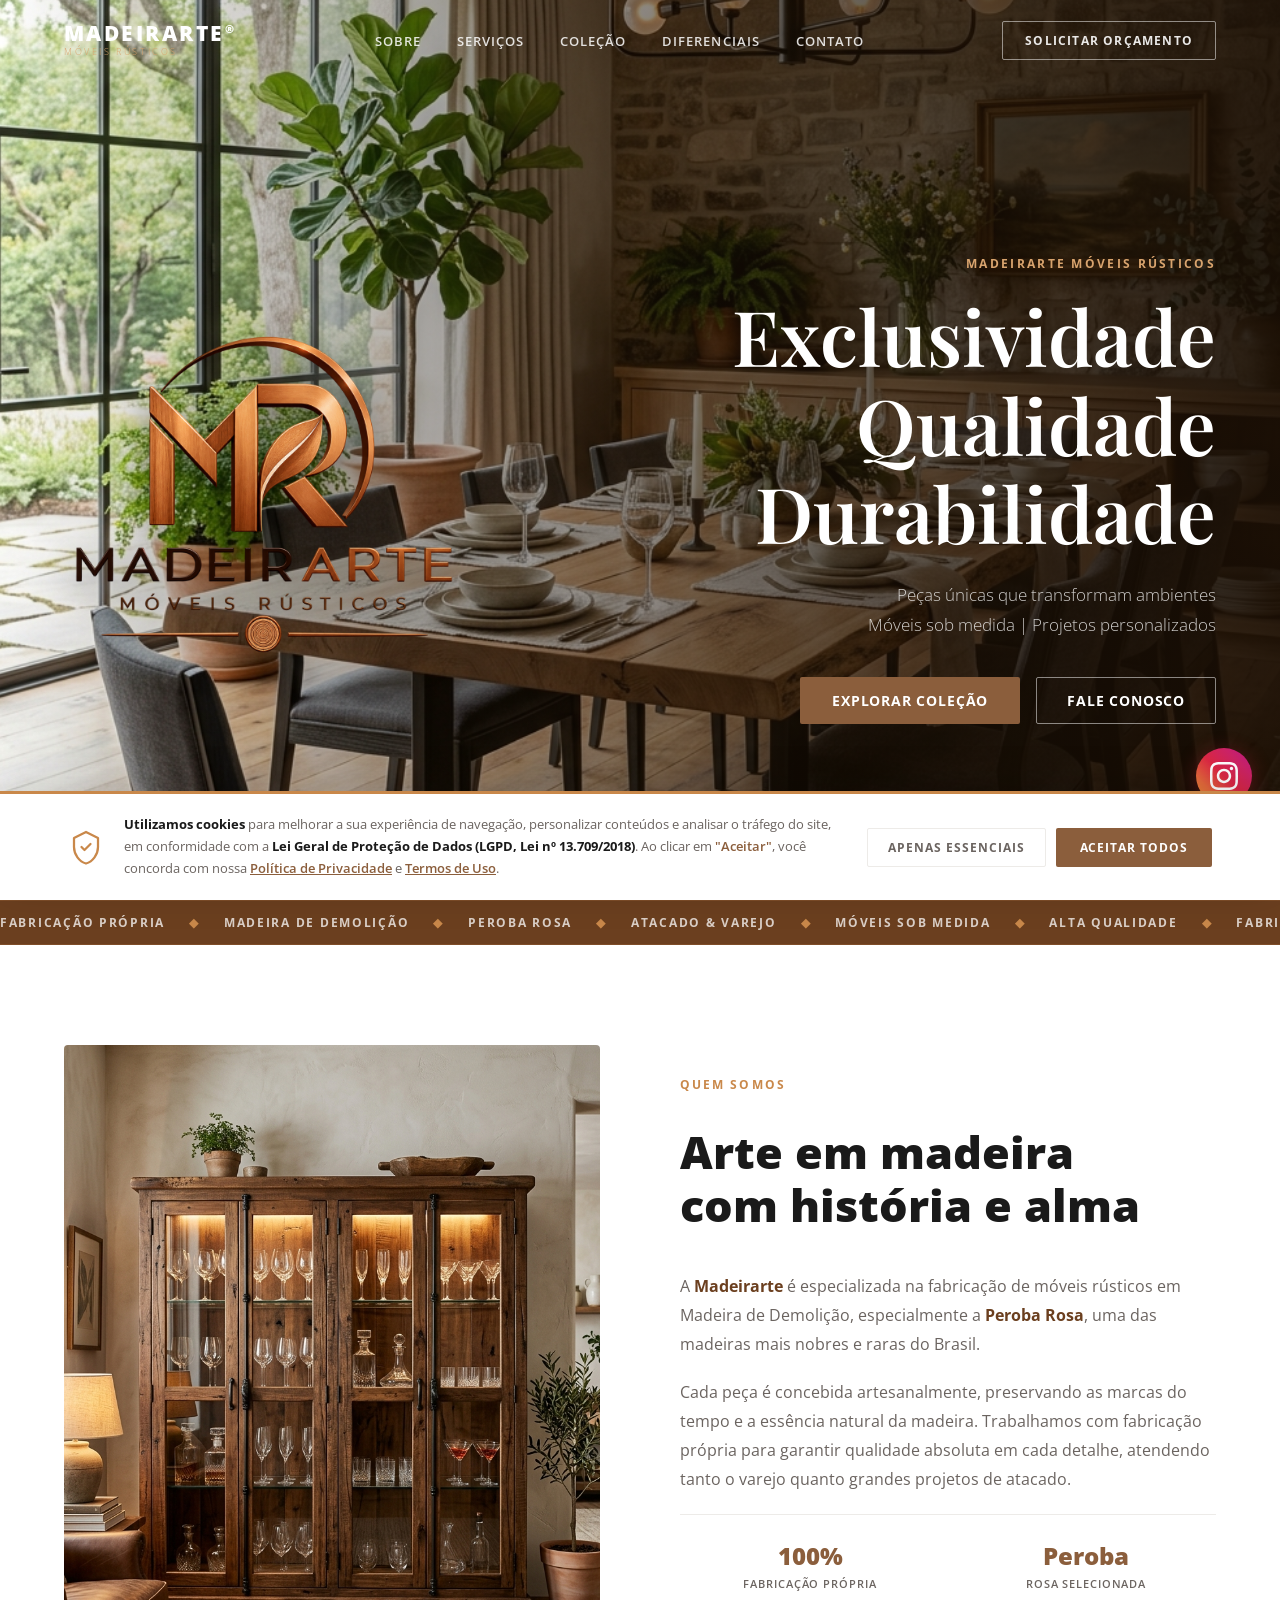
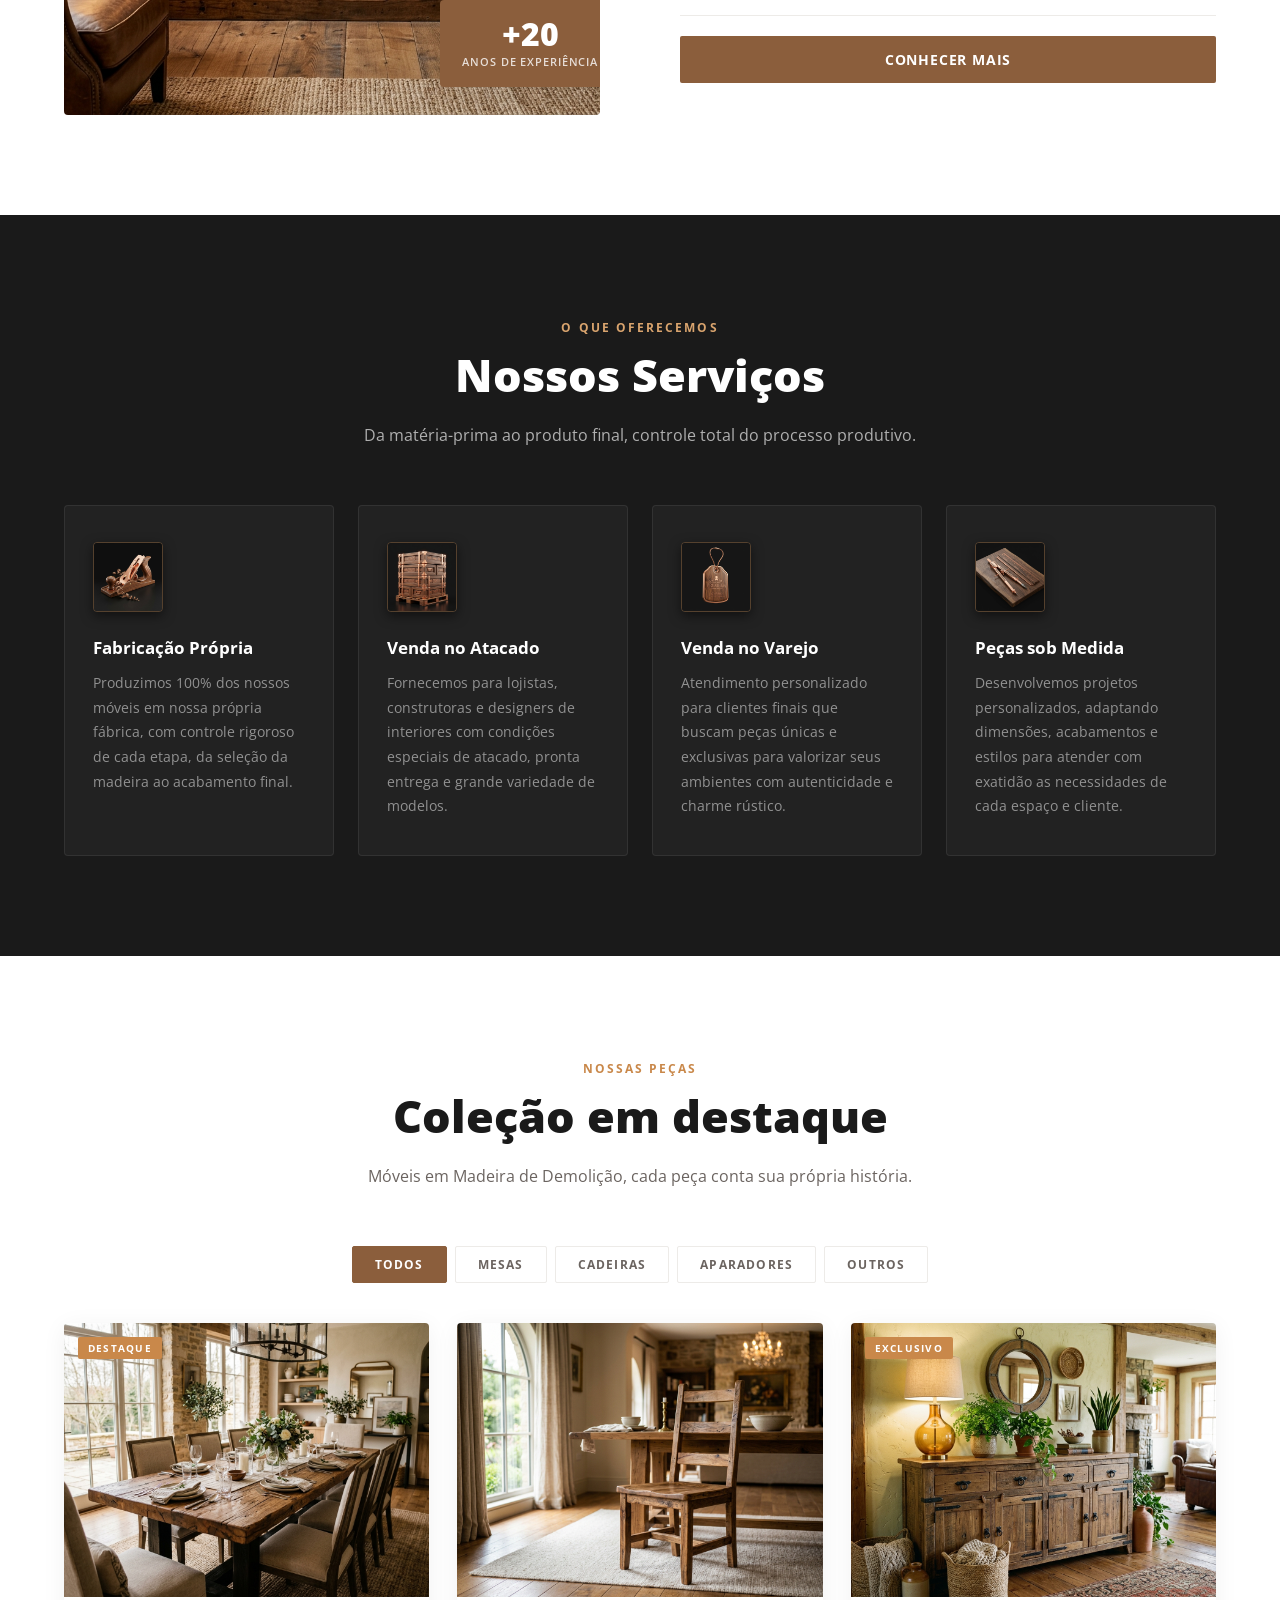
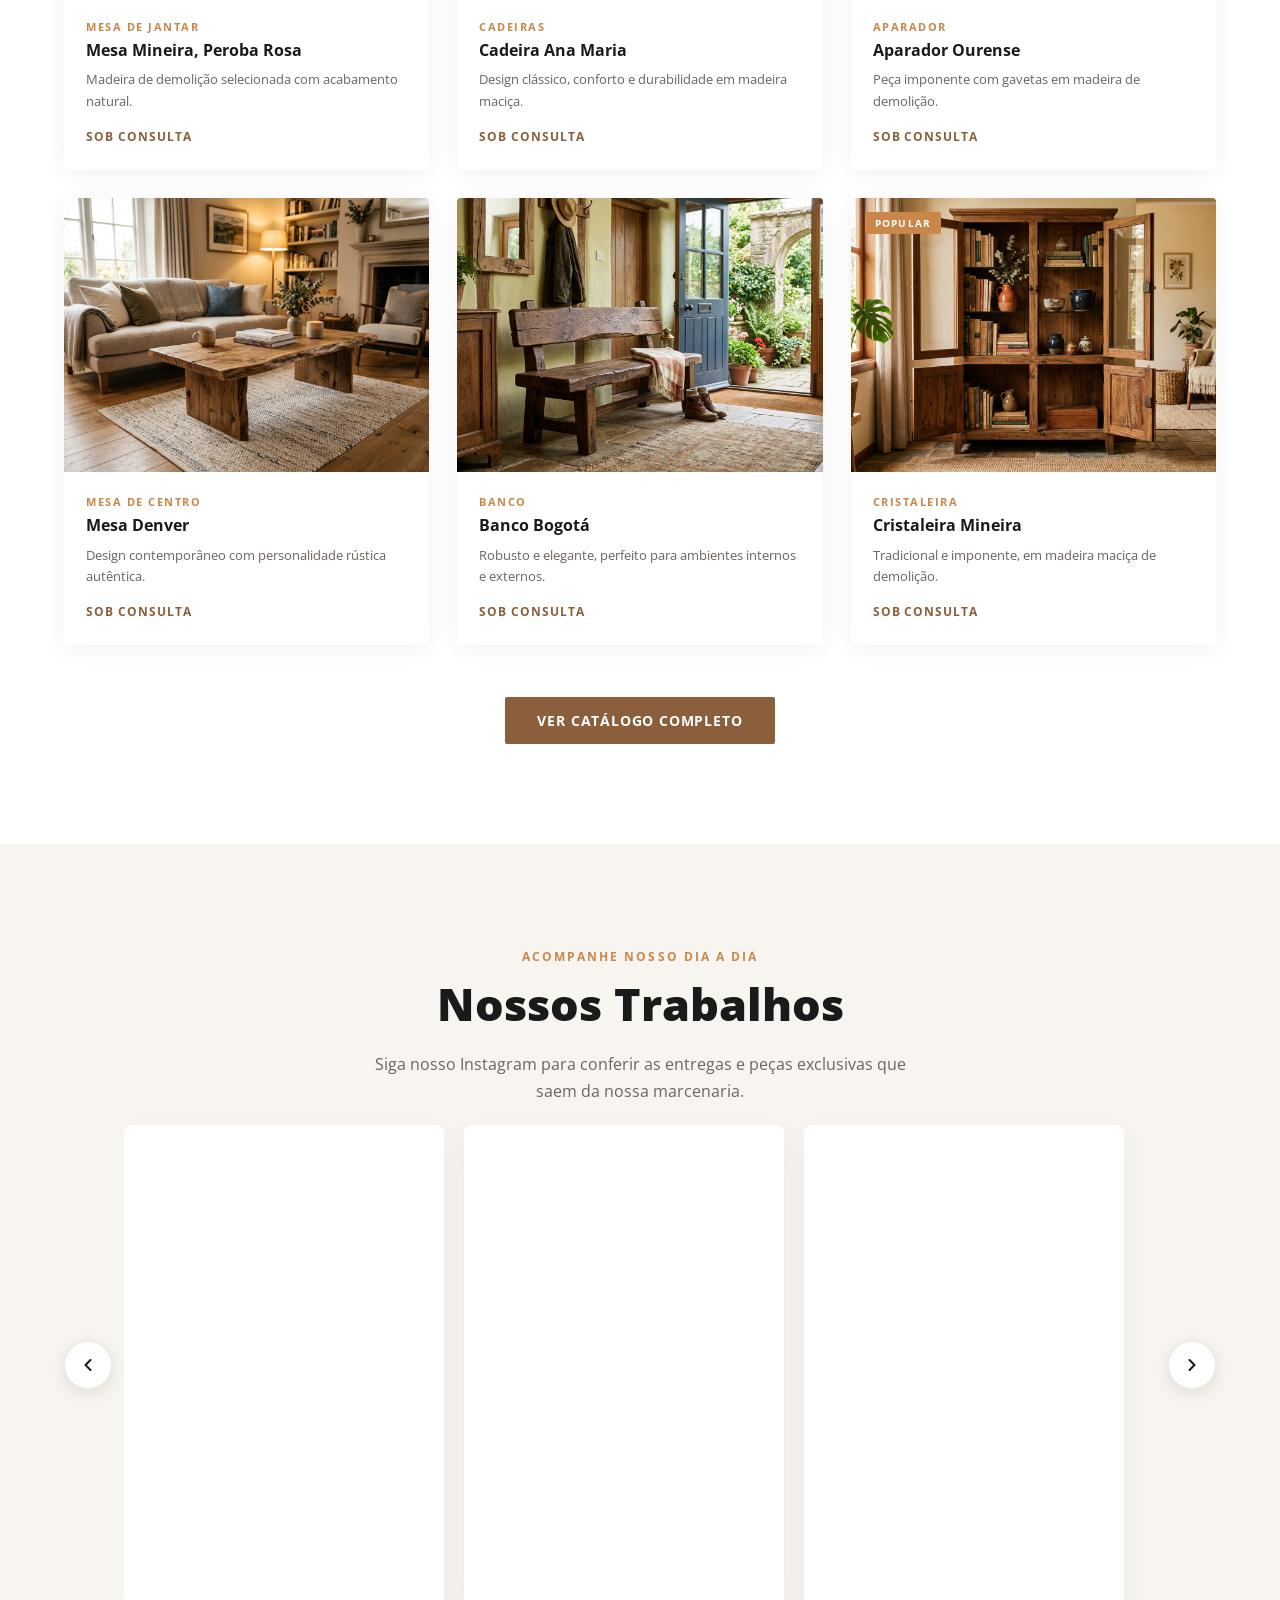
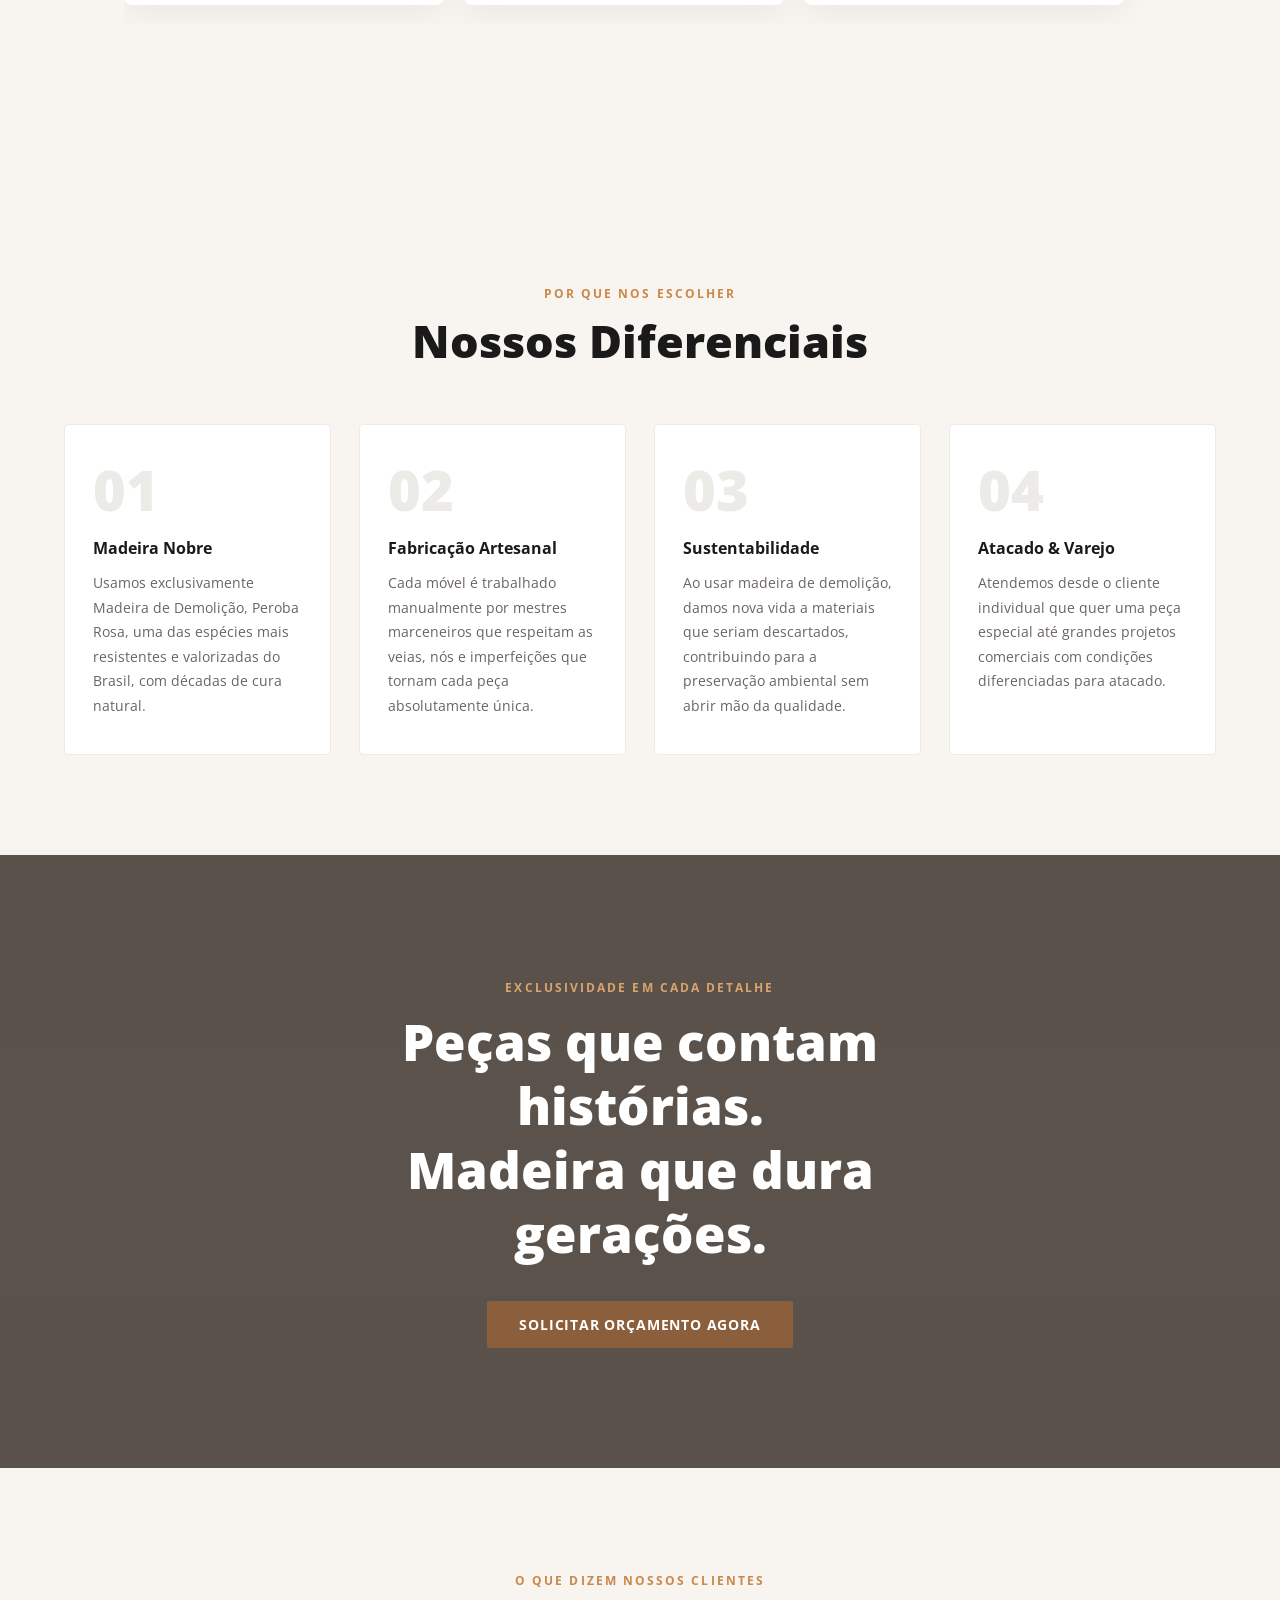
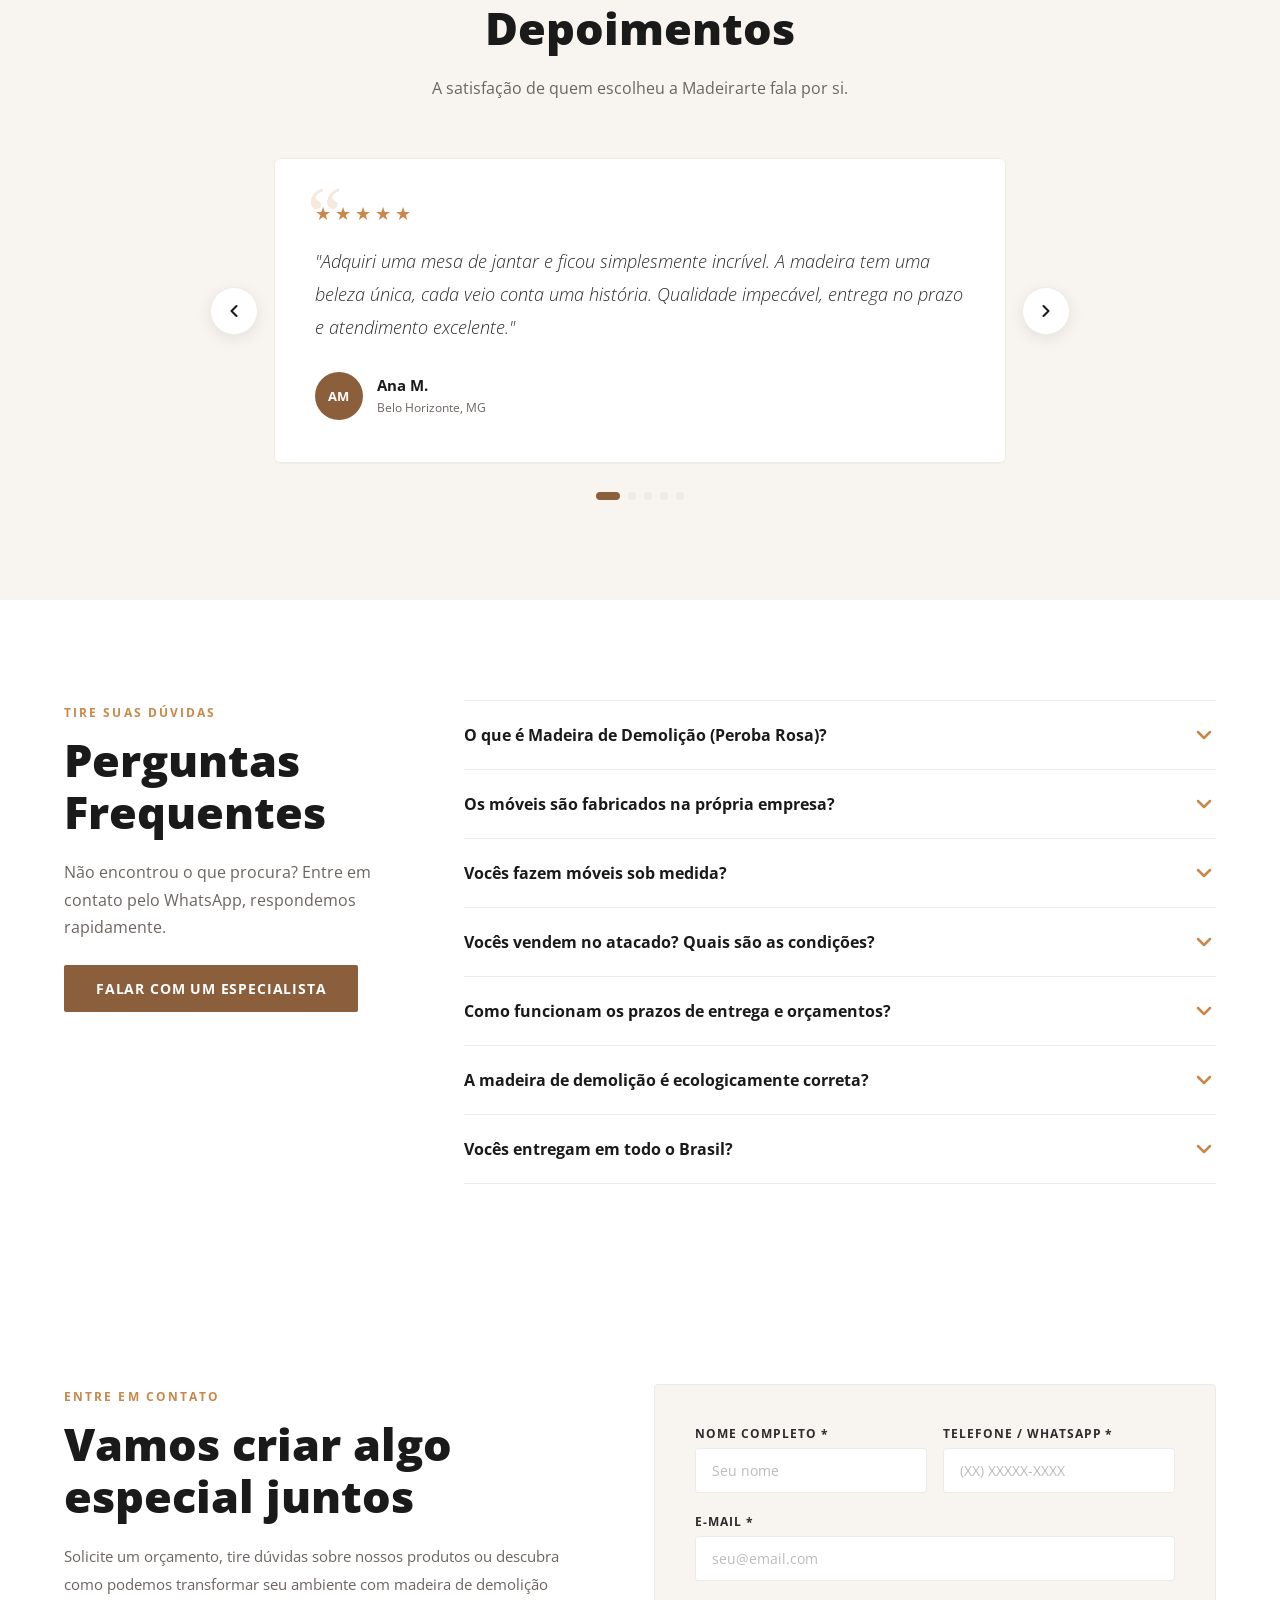
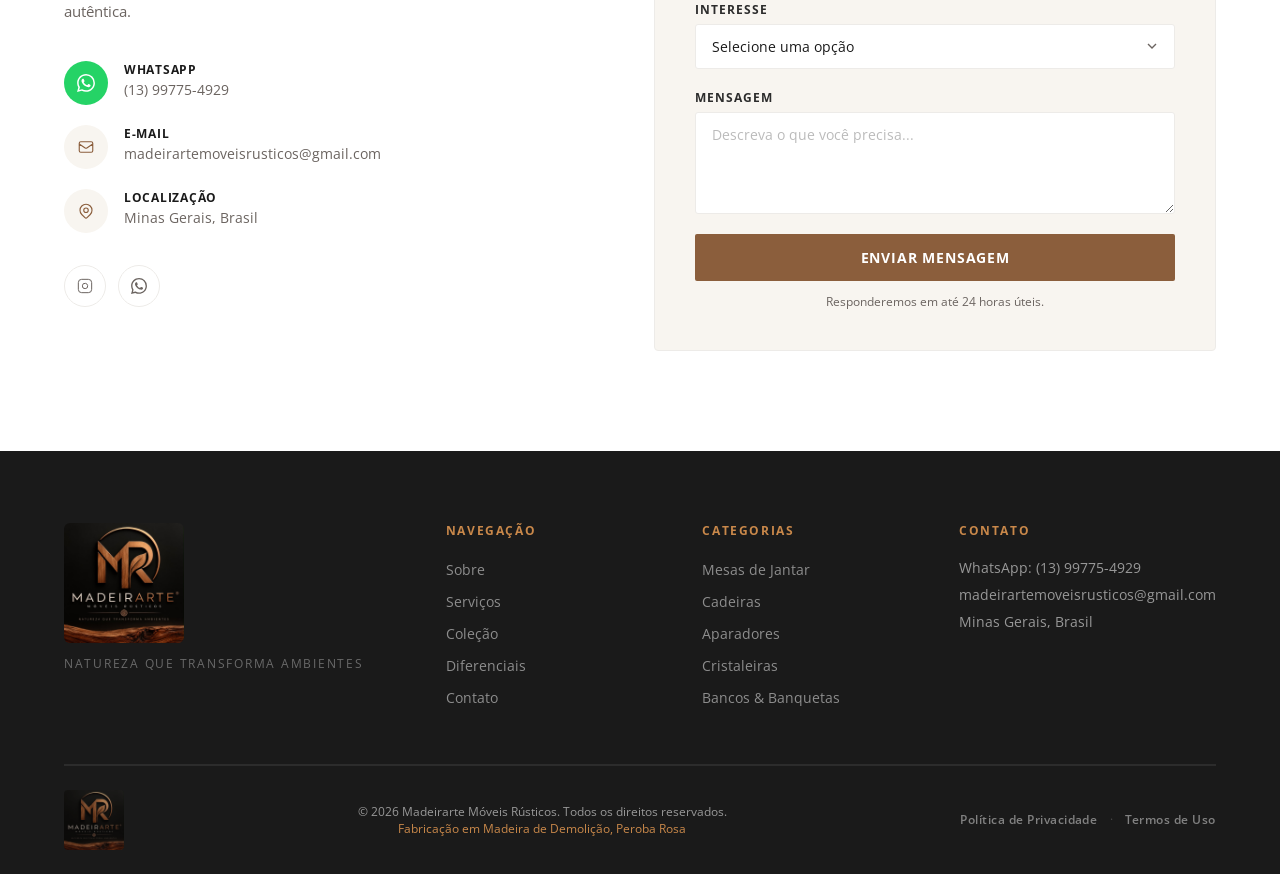
==== commit baae4e96: "fix: atualiza numero de WhatsApp para (13) 99775-4929 em todo o site" ====
--- a/index.html
+++ b/index.html
@@ -34,7 +34,7 @@
           <li><a href="#contato">Contato</a></li>
         </ul>
       </nav>
-      <a href="https://wa.me/5513996192291?text=Ol%C3%A1!%20Estou%20no%20seu%20site%20e%20gostaria%20de%20conhecer%20os%20seus%20servi%C3%A7os." target="_blank" class="btn-header hidden-mobile">Solicitar Orçamento</a>
+      <a href="https://wa.me/5513997754929?text=Ol%C3%A1!%20Estou%20no%20seu%20site%20e%20gostaria%20de%20conhecer%20os%20seus%20servi%C3%A7os." target="_blank" class="btn-header hidden-mobile">Solicitar Orçamento</a>
       <button class="hamburger" id="hamburger" aria-label="Menu">
         <span></span><span></span><span></span>
       </button>
@@ -47,7 +47,7 @@
         <li><a href="#colecao" class="nav-link-mobile">Coleção</a></li>
         <li><a href="#diferenciais" class="nav-link-mobile">Diferenciais</a></li>
         <li><a href="#contato" class="nav-link-mobile">Contato</a></li>
-        <li><a href="https://wa.me/5513996192291?text=Ol%C3%A1!%20Estou%20no%20seu%20site%20e%20gostaria%20de%20conhecer%20os%20seus%20servi%C3%A7os." class="btn-mobile-nav" target="_blank">Solicitar Orçamento</a></li>
+        <li><a href="https://wa.me/5513997754929?text=Ol%C3%A1!%20Estou%20no%20seu%20site%20e%20gostaria%20de%20conhecer%20os%20seus%20servi%C3%A7os." class="btn-mobile-nav" target="_blank">Solicitar Orçamento</a></li>
       </ul>
     </nav>
   </header>
@@ -590,7 +590,7 @@
             </div>
             <div>
               <strong>WhatsApp</strong>
-              <p>(13) 99619-2291</p>
+              <p>(13) 99775-4929</p>
             </div>
           </div>
           <div class="contato-item">
@@ -616,7 +616,7 @@
           <a href="https://www.instagram.com/madeirartemoveis1?stkn=eWp2ZG4zaHIyM2U1" target="_blank" aria-label="Instagram" class="social-btn">
             <svg xmlns="http://www.w3.org/2000/svg" viewBox="0 0 24 24" fill="none" stroke="currentColor" stroke-width="1.5"><rect x="2" y="2" width="20" height="20" rx="5"/><path d="M16 11.37A4 4 0 1112.63 8 4 4 0 0116 11.37z"/><line x1="17.5" y1="6.5" x2="17.51" y2="6.5"/></svg>
           </a>
-          <a href="https://wa.me/5513996192291?text=Ol%C3%A1!%20Estou%20no%20seu%20site%20e%20gostaria%20de%20conhecer%20os%20seus%20servi%C3%A7os." target="_blank" aria-label="WhatsApp" class="social-btn">
+          <a href="https://wa.me/5513997754929?text=Ol%C3%A1!%20Estou%20no%20seu%20site%20e%20gostaria%20de%20conhecer%20os%20seus%20servi%C3%A7os." target="_blank" aria-label="WhatsApp" class="social-btn">
             <svg xmlns="http://www.w3.org/2000/svg" viewBox="0 0 24 24" fill="currentColor"><path d="M17.472 14.382c-.297-.149-1.758-.867-2.03-.967-.273-.099-.471-.148-.67.15-.197.297-.767.966-.94 1.164-.173.199-.347.223-.644.075-.297-.15-1.255-.463-2.39-1.475-.883-.788-1.48-1.761-1.653-2.059-.173-.297-.018-.458.13-.606.134-.133.298-.347.446-.52.149-.174.198-.298.298-.497.099-.198.05-.371-.025-.52-.075-.149-.669-1.612-.916-2.207-.242-.579-.487-.5-.669-.51-.173-.008-.371-.01-.57-.01-.198 0-.52.074-.792.372-.272.297-1.04 1.016-1.04 2.479 0 1.462 1.065 2.875 1.213 3.074.149.198 2.096 3.2 5.077 4.487.709.306 1.262.489 1.694.625.712.227 1.36.195 1.871.118.571-.085 1.758-.719 2.006-1.413.248-.694.248-1.289.173-1.413-.074-.124-.272-.198-.57-.347m-5.421 7.403h-.004a9.87 9.87 0 01-5.031-1.378l-.361-.214-3.741.982.998-3.648-.235-.374a9.86 9.86 0 01-1.51-5.26c.001-5.45 4.436-9.884 9.888-9.884 2.64 0 5.122 1.03 6.988 2.898a9.825 9.825 0 012.893 6.994c-.003 5.45-4.437 9.884-9.885 9.884m8.413-18.297A11.815 11.815 0 0012.05 0C5.495 0 .16 5.335.157 11.892c0 2.096.547 4.142 1.588 5.945L.057 24l6.305-1.654a11.882 11.882 0 005.683 1.448h.005c6.554 0 11.89-5.335 11.893-11.893a11.821 11.821 0 00-3.48-8.413Z"/></svg>
           </a>
         </div>
@@ -690,7 +690,7 @@
         </div>
         <div class="footer-contact">
           <h4>Contato</h4>
-          <p>WhatsApp: (13) 99619-2291</p>
+          <p>WhatsApp: (13) 99775-4929</p>
           <p>madeirartemoveisrusticos@gmail.com</p>
           <p>Minas Gerais, Brasil</p>
         </div>
@@ -720,7 +720,7 @@
   </a>
 
   <!-- ========== WHATSAPP FLOAT ========== -->
-  <a href="https://wa.me/5513996192291?text=Ol%C3%A1!%20Estou%20no%20seu%20site%20e%20gostaria%20de%20conhecer%20os%20seus%20servi%C3%A7os." target="_blank" class="whatsapp-float" aria-label="Fale pelo WhatsApp">
+  <a href="https://wa.me/5513997754929?text=Ol%C3%A1!%20Estou%20no%20seu%20site%20e%20gostaria%20de%20conhecer%20os%20seus%20servi%C3%A7os." target="_blank" class="whatsapp-float" aria-label="Fale pelo WhatsApp">
     <svg xmlns="http://www.w3.org/2000/svg" viewBox="0 0 24 24" fill="currentColor">
       <path d="M17.472 14.382c-.297-.149-1.758-.867-2.03-.967-.273-.099-.471-.148-.67.15-.197.297-.767.966-.94 1.164-.173.199-.347.223-.644.075-.297-.15-1.255-.463-2.39-1.475-.883-.788-1.48-1.761-1.653-2.059-.173-.297-.018-.458.13-.606.134-.133.298-.347.446-.52.149-.174.198-.298.298-.497.099-.198.05-.371-.025-.52-.075-.149-.669-1.612-.916-2.207-.242-.579-.487-.5-.669-.51-.173-.008-.371-.01-.57-.01-.198 0-.52.074-.792.372-.272.297-1.04 1.016-1.04 2.479 0 1.462 1.065 2.875 1.213 3.074.149.198 2.096 3.2 5.077 4.487.709.306 1.262.489 1.694.625.712.227 1.36.195 1.871.118.571-.085 1.758-.719 2.006-1.413.248-.694.248-1.289.173-1.413-.074-.124-.272-.198-.57-.347m-5.421 7.403h-.004a9.87 9.87 0 01-5.031-1.378l-.361-.214-3.741.982.998-3.648-.235-.374a9.86 9.86 0 01-1.51-5.26c.001-5.45 4.436-9.884 9.888-9.884 2.64 0 5.122 1.03 6.988 2.898a9.825 9.825 0 012.893 6.994c-.003 5.45-4.437 9.884-9.885 9.884m8.413-18.297A11.815 11.815 0 0012.05 0C5.495 0 .16 5.335.157 11.892c0 2.096.547 4.142 1.588 5.945L.057 24l6.305-1.654a11.882 11.882 0 005.683 1.448h.005c6.554 0 11.89-5.335 11.893-11.893a11.821 11.821 0 00-3.48-8.413Z"/>
     </svg>
